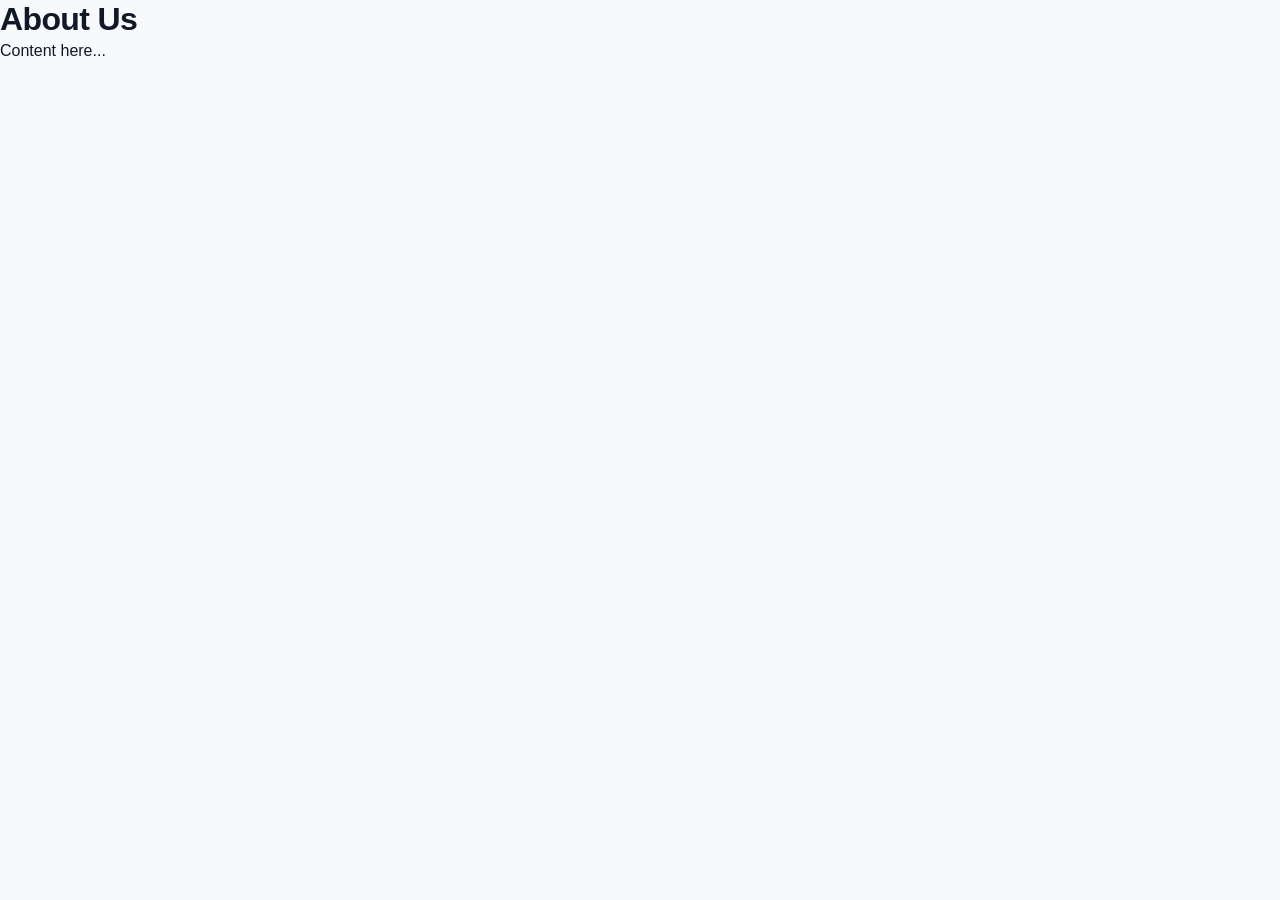
==== resume/index.html @ 4ad5532b "Create index.html" ====
<!DOCTYPE html>
<html>
<head>
    <title>About Us - Kumaon Drive</title>
    <link rel="stylesheet" href="../styles.css">
</head>
<body>
    <h1>About Us</h1>
    <p>Content here...</p>
</body>
</html>
---- styles.css ----
/* ============================================================
   SHANKAR MOHAR — styles.css
   Design system: deep navy hero / clean white body / blue accent
   Font: Inter (Google Fonts)
   ============================================================ */

/* ─── RESET & BASE ─────────────────────────────────────── */
*, *::before, *::after { box-sizing: border-box; margin: 0; padding: 0; }

:root {
  --bg:           #F7F9FC;
  --bg-dark:      #0B1220;
  --bg-card:      #FFFFFF;
  --text:         #111827;
  --text-mid:     #374151;
  --text-muted:   #5F6B7A;
  --blue:         #0A66C2;
  --blue-lt:      #2563EB;
  --blue-pale:    #EFF6FF;
  --navy:         #0B1220;
  --white:        #FFFFFF;
  --border:       #E5E7EB;
  --border-dark:  #1E2D45;

  /* accents — used very sparingly */
  --g-blue:  #4285F4;
  --g-red:   #EA4335;
  --g-yel:   #FBBC04;
  --g-grn:   #34A853;

  --radius-sm: 6px;
  --radius:    12px;
  --radius-lg: 20px;

  --font: 'Inter', -apple-system, BlinkMacSystemFont, 'Segoe UI', Roboto, sans-serif;

  --shadow-card: 0 1px 4px rgba(0,0,0,.06), 0 4px 16px rgba(0,0,0,.08);
  --shadow-modal: 0 8px 48px rgba(0,0,0,.22);

  --nav-h: 64px;

  scroll-behavior: smooth;
  box-sizing: border-box;
  padding-top: env(safe-area-inset-top, 0px);
  padding-bottom: env(safe-area-inset-bottom, 0px);
}

html { scroll-padding-top: calc(var(--nav-h) + 16px + env(safe-area-inset-top, 0px)); }

body {
  font-family: var(--font);
  background: var(--bg);
  color: var(--text);
  line-height: 1.6;
  -webkit-font-smoothing: antialiased;
  overflow-x: hidden;
}

img, svg { display: block; max-width: 100%; }
a { color: inherit; text-decoration: none; }
button { cursor: pointer; border: none; background: none; font-family: var(--font); }
ul { list-style: none; }

.sr-only {
  position: absolute; width: 1px; height: 1px;
  padding: 0; margin: -1px; overflow: hidden;
  clip: rect(0,0,0,0); white-space: nowrap; border: 0;
}

/* ─── TYPOGRAPHY ───────────────────────────────────────── */
h1, h2, h3, h4 { line-height: 1.2; letter-spacing: -0.02em; }

/* ─── SECTION WRAPPERS ─────────────────────────────────── */
.section-wrap { max-width: 1160px; margin: 0 auto; padding: 0 24px; }

.section-header { margin-bottom: 48px; }

.section-title {
  font-size: clamp(28px, 4vw, 44px);
  font-weight: 700;
  color: var(--text);
  margin-bottom: 12px;
}

.section-sub {
  font-size: 17px;
  color: var(--text-muted);
  max-width: 600px;
}

/* ─── BUTTONS ──────────────────────────────────────────── */
.btn-primary {
  display: inline-flex; align-items: center; gap: 8px;
  background: var(--blue);
  color: var(--white);
  font-size: 15px; font-weight: 600;
  padding: 13px 24px;
  border-radius: var(--radius-sm);
  transition: background .18s, transform .15s, box-shadow .18s;
  white-space: nowrap;
}
.btn-primary:hover { background: var(--blue-lt); box-shadow: 0 4px 16px rgba(10,102,194,.3); transform: translateY(-1px); }
.btn-primary:active { transform: translateY(0); }
.btn-primary:focus-visible { outline: 3px solid var(--blue); outline-offset: 3px; }

.btn-secondary {
  display: inline-flex; align-items: center; gap: 8px;
  background: var(--bg-card);
  color: var(--blue);
  font-size: 15px; font-weight: 600;
  padding: 13px 24px;
  border-radius: var(--radius-sm);
  border: 1.5px solid var(--blue);
  transition: background .18s, transform .15s;
}
.btn-secondary:hover { background: var(--blue-pale); transform: translateY(-1px); }
.btn-secondary:focus-visible { outline: 3px solid var(--blue); outline-offset: 3px; }

.btn-outline {
  display: inline-flex; align-items: center;
  background: transparent;
  color: rgba(255,255,255,.85);
  font-size: 15px; font-weight: 500;
  padding: 13px 24px;
  border-radius: var(--radius-sm);
  border: 1.5px solid rgba(255,255,255,.3);
  transition: border-color .18s, color .18s, background .18s;
  white-space: nowrap;
}
.btn-outline:hover { border-color: rgba(255,255,255,.7); color: #fff; background: rgba(255,255,255,.06); }
.btn-outline:focus-visible { outline: 3px solid var(--white); outline-offset: 3px; }

.btn-large { padding: 16px 32px; font-size: 16px; }

/* ─── NAV ──────────────────────────────────────────────── */
.nav {
  position: fixed; top: 0; left: 0; right: 0; z-index: 900;
  height: var(--nav-h);
  transition: background .25s, box-shadow .25s, backdrop-filter .25s;
}
.nav.scrolled {
  background: rgba(11,18,32,.92);
  backdrop-filter: blur(12px);
  -webkit-backdrop-filter: blur(12px);
  box-shadow: 0 1px 0 rgba(255,255,255,.06);
}

.nav-inner {
  max-width: 1200px; margin: 0 auto;
  display: flex; align-items: center;
  height: var(--nav-h); padding: 0 24px; gap: 32px;
}

.nav-logo {
  display: flex; align-items: center; gap: 10px;
  text-decoration: none; flex-shrink: 0;
}
.logo-mark {
  width: 34px; height: 34px;
  background: var(--blue);
  color: #fff; font-size: 13px; font-weight: 700;
  border-radius: 7px;
  display: flex; align-items: center; justify-content: center;
  letter-spacing: 0;
}
.logo-text {
  font-size: 15px; font-weight: 600;
  color: var(--white);
  letter-spacing: -0.01em;
}

.nav-links {
  display: flex; align-items: center; gap: 4px;
  margin-left: auto;
}
.nav-link {
  font-size: 14px; font-weight: 500;
  color: rgba(255,255,255,.7);
  padding: 8px 12px; border-radius: 6px;
  transition: color .15s, background .15s;
}
.nav-link:hover { color: #fff; background: rgba(255,255,255,.08); }
.nav-link:focus-visible { outline: 2px solid var(--blue); outline-offset: 2px; }

.nav-cta {
  font-size: 14px; font-weight: 600;
  color: var(--white);
  background: var(--blue);
  padding: 9px 18px; border-radius: 6px;
  border: none;
  transition: background .18s;
  flex-shrink: 0;
}
.nav-cta:hover { background: var(--blue-lt); }
.nav-cta:focus-visible { outline: 3px solid var(--white); outline-offset: 3px; }

.nav-hamburger {
  display: none;
  flex-direction: column; gap: 5px;
  width: 36px; height: 36px;
  align-items: center; justify-content: center;
  border-radius: 6px;
  transition: background .15s;
  margin-left: auto;
}
.nav-hamburger span {
  display: block; width: 22px; height: 2px;
  background: rgba(255,255,255,.8);
  border-radius: 2px;
  transition: transform .2s, opacity .2s;
}
.nav-hamburger:hover { background: rgba(255,255,255,.08); }
.nav-hamburger:focus-visible { outline: 2px solid var(--blue); }
.nav-hamburger.open span:nth-child(1) { transform: translateY(7px) rotate(45deg); }
.nav-hamburger.open span:nth-child(2) { opacity: 0; }
.nav-hamburger.open span:nth-child(3) { transform: translateY(-7px) rotate(-45deg); }

.nav-mobile {
  display: none;
  flex-direction: column; gap: 4px;
  background: rgba(11,18,32,.97);
  backdrop-filter: blur(16px);
  padding: 16px 24px 24px;
  border-top: 1px solid var(--border-dark);
}
.nav-mobile.open { display: flex; }
.nav-mobile-link {
  font-size: 16px; font-weight: 500;
  color: rgba(255,255,255,.75);
  padding: 12px 8px;
  border-bottom: 1px solid rgba(255,255,255,.06);
  transition: color .15s;
}
.nav-mobile-link:hover { color: #fff; }
.nav-mobile-cta { margin-top: 16px; }

/* ─── HERO ─────────────────────────────────────────────── */
.hero {
  position: relative;
  background: var(--bg-dark);
  min-height: 100svh;
  display: flex; align-items: center;
  overflow: hidden;
  padding: calc(var(--nav-h) + 60px) 24px 80px;
}

.hero-canvas {
  position: absolute; inset: 0;
  width: 100%; height: 100%;
  pointer-events: none;
  opacity: .65;
}

.hero-content {
  position: relative; z-index: 2;
  max-width: 780px;
  margin: 0 auto;
}

.hero-name {
  font-size: clamp(48px, 8vw, 88px);
  font-weight: 800;
  color: var(--white);
  line-height: 1.0;
  letter-spacing: -0.035em;
  margin-bottom: 16px;
}

.hero-tagline {
  font-size: clamp(20px, 3vw, 30px);
  font-weight: 400;
  color: rgba(255,255,255,.55);
  margin-bottom: 24px;
  letter-spacing: -0.01em;
}

.hero-desc {
  font-size: clamp(16px, 2vw, 19px);
  color: rgba(255,255,255,.65);
  line-height: 1.65;
  max-width: 580px;
  margin-bottom: 48px;
}

.hero-actions {
  display: flex; flex-wrap: wrap; gap: 12px; align-items: center;
}

.hero-btn {
  position: relative;
}

.btn-secondary.hero-btn {
  display: inline-flex; flex-direction: column;
  align-items: flex-start; gap: 2px;
  background: rgba(255,255,255,.06);
  border-color: rgba(255,255,255,.2);
  color: rgba(255,255,255,.9);
}
.btn-secondary.hero-btn:hover {
  background: rgba(255,255,255,.12);
  border-color: rgba(255,255,255,.4);
}

.btn-sub {
  font-size: 11px; font-weight: 400;
  color: rgba(255,255,255,.45);
  line-height: 1;
}

/* ─── METRICS STRIP ────────────────────────────────────── */
.metrics-strip {
  background: var(--white);
  border-bottom: 1px solid var(--border);
  padding: 0;
}

.metrics-inner {
  max-width: 1160px; margin: 0 auto;
  display: flex; flex-wrap: wrap; align-items: stretch;
  padding: 0 24px;
}

.metric-item {
  flex: 1; min-width: 140px;
  display: flex; flex-direction: column;
  align-items: center; justify-content: center;
  padding: 36px 20px;
  text-align: center;
}

.metric-num {
  font-size: clamp(28px, 4vw, 42px);
  font-weight: 800;
  color: var(--blue);
  letter-spacing: -0.03em;
  line-height: 1;
  display: block;
  margin-bottom: 8px;
}

.metric-label {
  font-size: 12px;
  font-weight: 500;
  color: var(--text-muted);
  text-transform: uppercase;
  letter-spacing: 0.04em;
  max-width: 100px;
  line-height: 1.4;
}

.metric-divider {
  width: 1px;
  background: var(--border);
  margin: 24px 0;
  flex-shrink: 0;
  align-self: stretch;
}

/* ─── STACK SECTION ────────────────────────────────────── */
.stack-section {
  padding: 96px 0;
  background: var(--bg);
}

.stack-grid {
  display: grid;
  grid-template-columns: repeat(auto-fill, minmax(220px, 1fr));
  gap: 16px;
  margin-bottom: 40px;
}

.stack-category {
  background: var(--white);
  border: 1px solid var(--border);
  border-radius: var(--radius);
  padding: 20px;
  transition: box-shadow .2s, border-color .2s, transform .2s;
}
.stack-category:hover {
  box-shadow: var(--shadow-card);
  border-color: #C7D8EF;
  transform: translateY(-2px);
}

.stack-primary { border-left: 3px solid var(--blue); }
.stack-analytics { border-left: 3px solid var(--g-grn); }
.stack-ai { border-left: 3px solid var(--g-yel); }

.stack-cat-label {
  font-size: 11px; font-weight: 700;
  text-transform: uppercase; letter-spacing: 0.06em;
  color: var(--text-muted);
  margin-bottom: 12px;
}

.stack-items { display: flex; flex-wrap: wrap; gap: 6px; }

.stack-tag {
  font-size: 13px; font-weight: 500;
  color: var(--text-mid);
  background: var(--bg);
  border: 1px solid var(--border);
  padding: 5px 10px; border-radius: 20px;
  transition: background .15s, color .15s, border-color .15s;
}
.stack-tag.active {
  color: var(--blue);
  background: var(--blue-pale);
  border-color: #BFDBFE;
}

.stack-note {
  font-size: 15px;
  color: var(--text-muted);
  max-width: 580px;
  font-style: italic;
}

/* ─── THINKING SECTION ─────────────────────────────────── */
.thinking-section {
  padding: 96px 0;
  background: var(--white);
}

.thinking-layout {
  display: grid;
  grid-template-columns: 1fr 1fr;
  gap: 80px;
  align-items: center;
  max-width: 1160px; margin: 0 auto; padding: 0 24px;
}

.thinking-title {
  font-size: clamp(26px, 3.5vw, 40px);
  font-weight: 700;
  color: var(--text);
  line-height: 1.25;
  margin-bottom: 24px;
  letter-spacing: -0.025em;
}

.thinking-body {
  font-size: 16px;
  color: var(--text-muted);
  line-height: 1.7;
  margin-bottom: 16px;
  max-width: 520px;
}

/* FUNNEL */
.funnel {
  display: flex; flex-direction: column;
  align-items: flex-start;
  gap: 0;
}

.funnel-step {
  display: flex; flex-direction: column;
  align-items: flex-start;
}

.funnel-line {
  width: 2px; height: 28px;
  background: linear-gradient(to bottom, var(--blue), rgba(37,99,235,.3));
  margin-left: 14px;
}

.funnel-node {
  font-size: 14px; font-weight: 600;
  color: var(--text);
  background: var(--bg);
  border: 1.5px solid var(--border);
  padding: 8px 18px;
  border-radius: 40px;
  position: relative;
  transition: border-color .2s, background .2s, color .2s;
}

.funnel-step.funnel-active .funnel-node,
.funnel-step:hover .funnel-node {
  border-color: var(--blue);
  color: var(--blue);
  background: var(--blue-pale);
}

.funnel-node-growth {
  background: var(--blue);
  border-color: var(--blue);
  color: var(--white);
  font-size: 15px;
}

/* ─── RESULTS ──────────────────────────────────────────── */
.results-section {
  padding: 96px 0;
  background: var(--bg);
}

.results-grid {
  display: grid;
  grid-template-columns: repeat(auto-fill, minmax(240px, 1fr));
  gap: 16px;
  margin-bottom: 32px;
}

.result-card {
  background: var(--white);
  border: 1px solid var(--border);
  border-radius: var(--radius);
  padding: 28px 24px 20px;
  transition: box-shadow .2s, transform .2s, border-color .2s;
}
.result-card:hover {
  box-shadow: var(--shadow-card);
  transform: translateY(-3px);
  border-color: #C7D8EF;
}

.result-hero-card {
  grid-column: span 2;
  background: var(--navy);
  border-color: var(--border-dark);
}
.result-hero-card .result-value { color: #60A5FA; font-size: 52px; }
.result-hero-card .result-label { color: rgba(255,255,255,.55); }
.result-hero-card .result-bar { background: rgba(255,255,255,.08); }
.result-hero-card .result-bar-fill { background: #2563EB; }

.result-value {
  font-size: clamp(32px, 4vw, 42px);
  font-weight: 800;
  color: var(--blue);
  letter-spacing: -0.03em;
  line-height: 1;
  margin-bottom: 8px;
}

.result-label {
  font-size: 13px;
  color: var(--text-muted);
  line-height: 1.5;
  margin-bottom: 16px;
  min-height: 40px;
}

.result-bar {
  height: 3px;
  background: var(--bg);
  border-radius: 2px;
  overflow: hidden;
}

.result-bar-fill {
  height: 100%; width: 0;
  background: var(--blue);
  border-radius: 2px;
  transition: width 1.2s cubic-bezier(.16,1,.3,1);
}

.results-note {
  font-size: 14px;
  color: var(--text-muted);
  text-align: center;
}
.results-note strong { color: var(--text); font-weight: 600; }

/* ─── TIMELINE ─────────────────────────────────────────── */
.timeline-section {
  padding: 96px 0;
  background: var(--white);
}

.timeline {
  position: relative;
  max-width: 720px;
}

.timeline::before {
  content: '';
  position: absolute;
  left: 100px;
  top: 0; bottom: 0;
  width: 1px;
  background: var(--border);
}

.timeline-item {
  display: flex;
  gap: 32px;
  padding: 0 0 40px;
  opacity: 0;
  transform: translateY(20px);
  transition: opacity .5s, transform .5s;
}
.timeline-item.visible { opacity: 1; transform: none; }

.timeline-year {
  flex-shrink: 0;
  width: 80px;
  font-size: 12px;
  font-weight: 600;
  color: var(--text-muted);
  text-align: right;
  padding-top: 4px;
  letter-spacing: 0.02em;
}

.timeline-content {
  padding-left: 32px;
  position: relative;
}
.timeline-content::before {
  content: '';
  position: absolute;
  left: -4px; top: 7px;
  width: 9px; height: 9px;
  border-radius: 50%;
  background: var(--blue);
  box-shadow: 0 0 0 3px var(--white), 0 0 0 4px var(--blue);
}

.timeline-phase {
  font-size: 16px; font-weight: 700;
  color: var(--text);
  margin-bottom: 6px;
}

.timeline-detail {
  font-size: 14px;
  color: var(--text-muted);
  line-height: 1.6;
}

/* ─── ABOUT ────────────────────────────────────────────── */
.about-section {
  padding: 96px 0;
  background: var(--bg);
}

.about-layout {
  display: grid;
  grid-template-columns: 200px 1fr;
  gap: 64px;
  align-items: start;
  max-width: 1160px; margin: 0 auto; padding: 0 24px;
}

.about-avatar {
  width: 160px; height: 160px;
  border-radius: 50%;
  background: linear-gradient(135deg, var(--blue) 0%, #0B3D7B 100%);
  display: flex; align-items: center; justify-content: center;
  flex-shrink: 0;
}
.avatar-initials {
  font-size: 48px; font-weight: 800;
  color: rgba(255,255,255,.9);
  letter-spacing: -0.02em;
}

.about-title {
  font-size: clamp(26px, 3.5vw, 40px);
  font-weight: 700;
  color: var(--text);
  margin-bottom: 24px;
  letter-spacing: -0.025em;
}

.about-body {
  font-size: 16px;
  color: var(--text-muted);
  line-height: 1.75;
  margin-bottom: 16px;
  max-width: 620px;
}

.about-tags {
  display: flex; flex-wrap: wrap; gap: 8px;
  margin-top: 28px;
}

.about-tag {
  font-size: 13px; font-weight: 500;
  color: var(--blue);
  background: var(--blue-pale);
  border: 1px solid #BFDBFE;
  padding: 6px 12px; border-radius: 20px;
}

/* ─── WHY ──────────────────────────────────────────────── */
.why-section {
  padding: 96px 0;
  background: var(--white);
}

.why-grid {
  display: grid;
  grid-template-columns: repeat(auto-fill, minmax(280px, 1fr));
  gap: 20px;
}

.why-card {
  padding: 28px 24px;
  border: 1px solid var(--border);
  border-radius: var(--radius);
  background: var(--white);
  transition: box-shadow .2s, transform .2s, border-color .2s;
  opacity: 0;
  transform: translateY(16px);
}
.why-card.visible { opacity: 1; transform: none; }
.why-card:hover { box-shadow: var(--shadow-card); transform: translateY(-3px); border-color: #C7D8EF; }

.why-icon {
  width: 44px; height: 44px;
  background: var(--blue-pale);
  border-radius: 10px;
  display: flex; align-items: center; justify-content: center;
  margin-bottom: 16px;
  color: var(--blue);
}

.why-title {
  font-size: 16px; font-weight: 700;
  color: var(--text);
  margin-bottom: 8px;
}

.why-body {
  font-size: 14px;
  color: var(--text-muted);
  line-height: 1.65;
}

/* ─── CERTIFICATIONS ───────────────────────────────────── */
.certs-section {
  padding: 80px 0;
  background: var(--bg);
}

.certs-list {
  display: flex; flex-direction: column; gap: 20px;
  margin-top: 40px;
  max-width: 720px;
}

.cert-group { display: flex; gap: 24px; align-items: flex-start; }

.cert-year {
  flex-shrink: 0;
  width: 80px;
  font-size: 12px; font-weight: 700;
  color: var(--blue);
  text-align: right;
  padding-top: 3px;
  letter-spacing: 0.02em;
}

.cert-items { display: flex; flex-wrap: wrap; gap: 8px; }

.cert-item {
  font-size: 13px; font-weight: 500;
  color: var(--text-mid);
  background: var(--white);
  border: 1px solid var(--border);
  padding: 5px 12px; border-radius: 20px;
}

/* ─── CONTACT ──────────────────────────────────────────── */
.contact-section {
  padding: 100px 0;
  background: var(--navy);
}

.contact-inner {
  max-width: 640px;
  margin: 0 auto;
  padding: 0 24px;
  text-align: center;
}

.contact-title {
  font-size: clamp(28px, 4vw, 48px);
  font-weight: 700;
  color: var(--white);
  margin-bottom: 16px;
  letter-spacing: -0.03em;
}

.contact-sub {
  font-size: 17px;
  color: rgba(255,255,255,.55);
  line-height: 1.6;
  margin-bottom: 40px;
  max-width: 480px;
  margin-left: auto; margin-right: auto;
}

.contact-actions {
  display: flex; flex-wrap: wrap; gap: 12px;
  justify-content: center;
  margin-bottom: 28px;
}

.contact-email {
  font-size: 14px;
  color: rgba(255,255,255,.4);
}
.contact-email-link {
  color: rgba(255,255,255,.6);
  text-decoration: underline;
  text-underline-offset: 3px;
  transition: color .15s;
}
.contact-email-link:hover { color: #fff; }

/* ─── FOOTER ───────────────────────────────────────────── */
.footer {
  background: var(--navy);
  border-top: 1px solid var(--border-dark);
  padding: 24px 0 0;
}

.footer-inner {
  max-width: 1160px; margin: 0 auto;
  padding: 16px 24px 24px;
  display: flex; align-items: center;
  justify-content: space-between;
  flex-wrap: wrap; gap: 16px;
}

.footer-left {
  display: flex; flex-direction: column; gap: 4px;
}
.footer-logo {
  font-size: 15px; font-weight: 700;
  color: var(--white);
}
.footer-tag {
  font-size: 12px;
  color: rgba(255,255,255,.35);
}

.footer-right { display: flex; gap: 20px; }

.footer-link {
  font-size: 13px;
  color: rgba(255,255,255,.45);
  transition: color .15s;
}
.footer-link:hover { color: rgba(255,255,255,.85); }
.footer-link:focus-visible { outline: 2px solid var(--blue); border-radius: 2px; }

.footer-bottom {
  border-top: 1px solid var(--border-dark);
  padding: 16px 24px;
  text-align: center;
}
.footer-bottom p {
  font-size: 12px;
  color: rgba(255,255,255,.25);
}

/* ─── MODAL ────────────────────────────────────────────── */
.modal-overlay {
  position: fixed; inset: 0; z-index: 1000;
  background: rgba(0,0,0,.55);
  backdrop-filter: blur(6px);
  -webkit-backdrop-filter: blur(6px);
  display: flex; align-items: center; justify-content: center;
  padding: 24px;
  opacity: 0; pointer-events: none;
  transition: opacity .25s;
}
.modal-overlay.open {
  opacity: 1; pointer-events: all;
}

.modal {
  background: var(--white);
  border-radius: var(--radius-lg);
  box-shadow: var(--shadow-modal);
  width: 100%; max-width: 680px;
  max-height: 90svh;
  overflow-y: auto;
  transform: translateY(20px);
  transition: transform .3s cubic-bezier(.16,1,.3,1);
  position: relative;
  -webkit-overflow-scrolling: touch;
}
.modal-overlay.open .modal { transform: none; }

.modal-header {
  padding: 32px 32px 0;
  position: sticky; top: 0;
  background: var(--white);
  z-index: 1;
  border-bottom: 1px solid var(--border);
  padding-bottom: 20px;
}

.modal-title {
  font-size: 22px; font-weight: 700;
  color: var(--text);
  margin-bottom: 4px;
}
.modal-subtitle {
  font-size: 14px; color: var(--text-muted);
}

.modal-close {
  position: absolute; top: 20px; right: 24px;
  width: 36px; height: 36px;
  border-radius: 50%;
  font-size: 22px; line-height: 1;
  color: var(--text-muted);
  background: var(--bg);
  display: flex; align-items: center; justify-content: center;
  transition: background .15s, color .15s;
}
.modal-close:hover { background: var(--border); color: var(--text); }
.modal-close:focus-visible { outline: 3px solid var(--blue); }

.modal-body { padding: 28px 32px 32px; }

/* ─── FORM ─────────────────────────────────────────────── */
.form-honeypot { display: none !important; }

.enquiry-form { display: flex; flex-direction: column; gap: 20px; }

.form-row {
  display: grid;
  grid-template-columns: 1fr 1fr;
  gap: 16px;
}

.form-group { display: flex; flex-direction: column; gap: 6px; }

.form-label {
  font-size: 13px; font-weight: 600;
  color: var(--text);
}
.required { color: var(--blue); }

.form-input {
  width: 100%;
  font-family: var(--font);
  font-size: 15px;
  color: var(--text);
  background: var(--bg);
  border: 1.5px solid var(--border);
  border-radius: var(--radius-sm);
  padding: 12px 14px;
  min-height: 48px;
  transition: border-color .15s, box-shadow .15s;
  appearance: none;
}
.form-input:focus {
  outline: none;
  border-color: var(--blue);
  box-shadow: 0 0 0 3px rgba(10,102,194,.12);
  background: var(--white);
}
.form-input.error { border-color: #dc2626; }
.form-input.error:focus { box-shadow: 0 0 0 3px rgba(220,38,38,.12); }

.form-textarea {
  resize: vertical;
  min-height: 88px;
  line-height: 1.6;
}

.form-select { background-image: url("data:image/svg+xml,%3Csvg xmlns='http://www.w3.org/2000/svg' width='16' height='16' viewBox='0 0 24 24' fill='none' stroke='%235F6B7A' stroke-width='2'%3E%3Cpolyline points='6 9 12 15 18 9'/%3E%3C/svg%3E"); background-repeat: no-repeat; background-position: right 12px center; padding-right: 36px; cursor: pointer; }

.form-error {
  font-size: 12px; color: #dc2626;
  min-height: 16px;
}

/* CHANNEL GRID */
.channel-grid {
  display: grid;
  grid-template-columns: repeat(auto-fill, minmax(150px, 1fr));
  gap: 8px;
  margin-top: 4px;
}

.channel-opt {
  display: flex; align-items: center; gap: 8px;
  font-size: 13px; font-weight: 500;
  color: var(--text-mid);
  background: var(--bg);
  border: 1.5px solid var(--border);
  border-radius: var(--radius-sm);
  padding: 10px 12px;
  cursor: pointer;
  transition: border-color .15s, background .15s, color .15s;
  -webkit-tap-highlight-color: transparent;
  min-height: 44px;
}
.channel-opt:hover { border-color: var(--blue); background: var(--blue-pale); }
.channel-opt input[type="checkbox"] { width: 16px; height: 16px; accent-color: var(--blue); cursor: pointer; flex-shrink: 0; }
.channel-opt:has(input:checked) {
  border-color: var(--blue);
  background: var(--blue-pale);
  color: var(--blue);
}

/* SUBMIT BUTTON */
.btn-submit {
  width: 100%; justify-content: center;
  padding: 15px 24px; font-size: 16px;
  margin-top: 4px;
  min-height: 52px;
}
.btn-submit:disabled { opacity: .65; cursor: not-allowed; transform: none; }

.form-privacy {
  font-size: 12px; color: var(--text-muted);
  text-align: center;
  margin-top: -4px;
}

/* SUCCESS / ERROR STATES */
.form-success, .form-error-state {
  text-align: center; padding: 24px 0;
}
.success-icon, .error-icon { display: flex; justify-content: center; margin-bottom: 16px; }
.success-title, .error-title {
  font-size: 24px; font-weight: 700;
  color: var(--text);
  margin-bottom: 10px;
}
.success-msg, .error-msg {
  font-size: 15px; color: var(--text-muted);
  line-height: 1.6;
  margin-bottom: 24px;
}
.error-actions { display: flex; gap: 12px; justify-content: center; flex-wrap: wrap; }

/* In the error/contact section, .btn-outline needs to work on dark BG elsewhere,
   but in the modal (white BG) it needs dark text */
.modal .btn-outline {
  color: var(--text-mid);
  border-color: var(--border);
}
.modal .btn-outline:hover {
  color: var(--text);
  background: var(--bg);
}

/* ─── REDUCED MOTION ───────────────────────────────────── */
@media (prefers-reduced-motion: reduce) {
  *, *::before, *::after {
    animation-duration: .01ms !important;
    transition-duration: .1ms !important;
  }
  .hero-canvas { display: none; }
  .timeline-item, .why-card { opacity: 1 !important; transform: none !important; }
  .result-bar-fill { transition: none !important; }
}

/* ─── RESPONSIVE ────────────────────────────────────────── */
@media (max-width: 900px) {
  .thinking-layout { grid-template-columns: 1fr; gap: 48px; }
  .result-hero-card { grid-column: span 1; }
  .about-layout { grid-template-columns: 1fr; gap: 32px; }
  .about-left { display: flex; justify-content: center; }
}

@media (max-width: 768px) {
  .nav-links, .nav-cta { display: none; }
  .nav-hamburger { display: flex; }

  .hero-actions { flex-direction: column; align-items: flex-start; }
  .hero-btn { width: 100%; justify-content: center; }

  .metrics-inner { gap: 0; }
  .metric-item { min-width: 50%; flex: 0 0 50%; }
  .metric-divider { display: none; }

  .form-row { grid-template-columns: 1fr; }
  .modal { border-radius: var(--radius) var(--radius) 0 0; max-height: 95svh; }
  .modal-overlay { align-items: flex-end; padding: 0; }
  .modal-header { padding: 24px 20px 16px; }
  .modal-body { padding: 20px 20px 40px; }
  .modal-close { top: 16px; right: 16px; }
  .channel-grid { grid-template-columns: 1fr 1fr; }

  .timeline::before { left: 72px; }
  .timeline-year { width: 56px; font-size: 11px; }
  .timeline-content { padding-left: 24px; }
}

@media (max-width: 480px) {
  .section-wrap { padding: 0 16px; }
  .stack-grid { grid-template-columns: 1fr; }
  .results-grid { grid-template-columns: 1fr; }
  .why-grid { grid-template-columns: 1fr; }
  .channel-grid { grid-template-columns: 1fr; }
  .cert-group { flex-direction: column; gap: 8px; }
  .cert-year { width: auto; text-align: left; }
  .hero { padding: calc(var(--nav-h) + 40px) 20px 60px; }
}

@media (max-width: 375px) {
  .metric-item { min-width: 100%; }
}
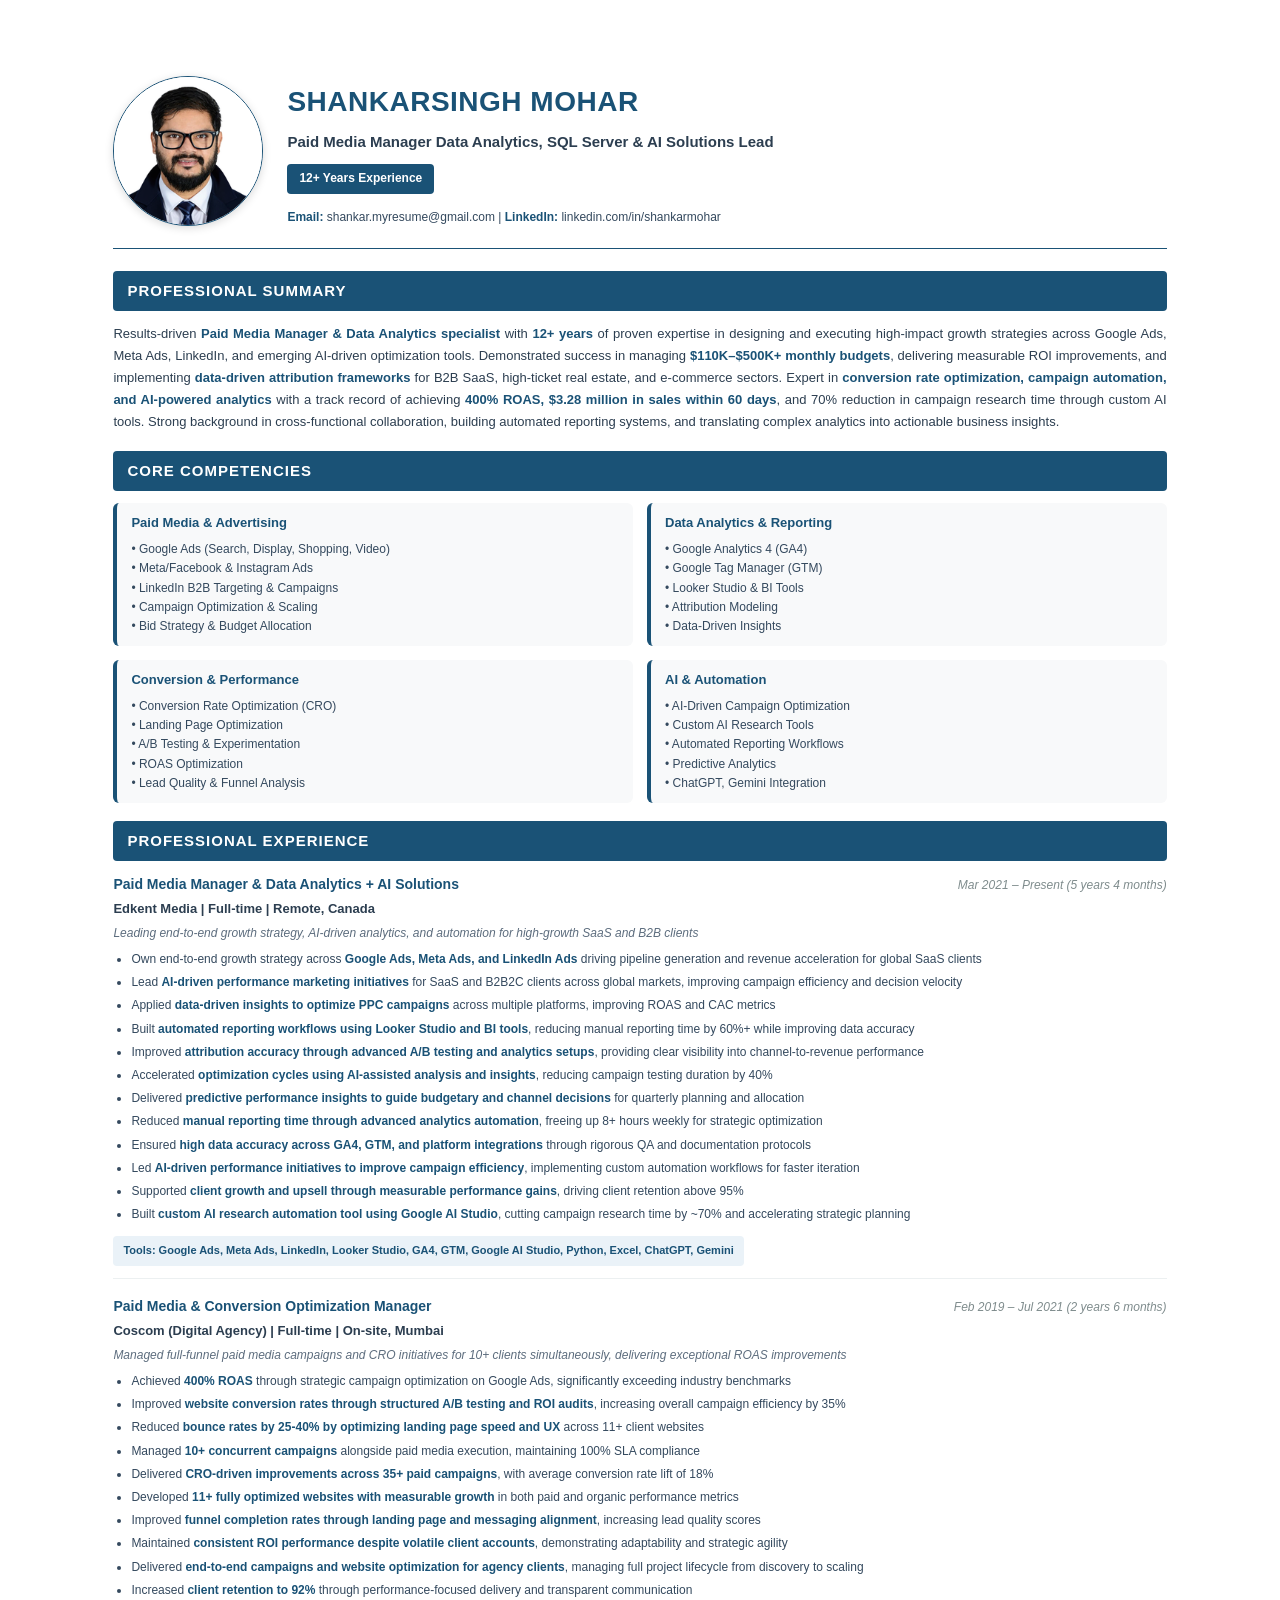
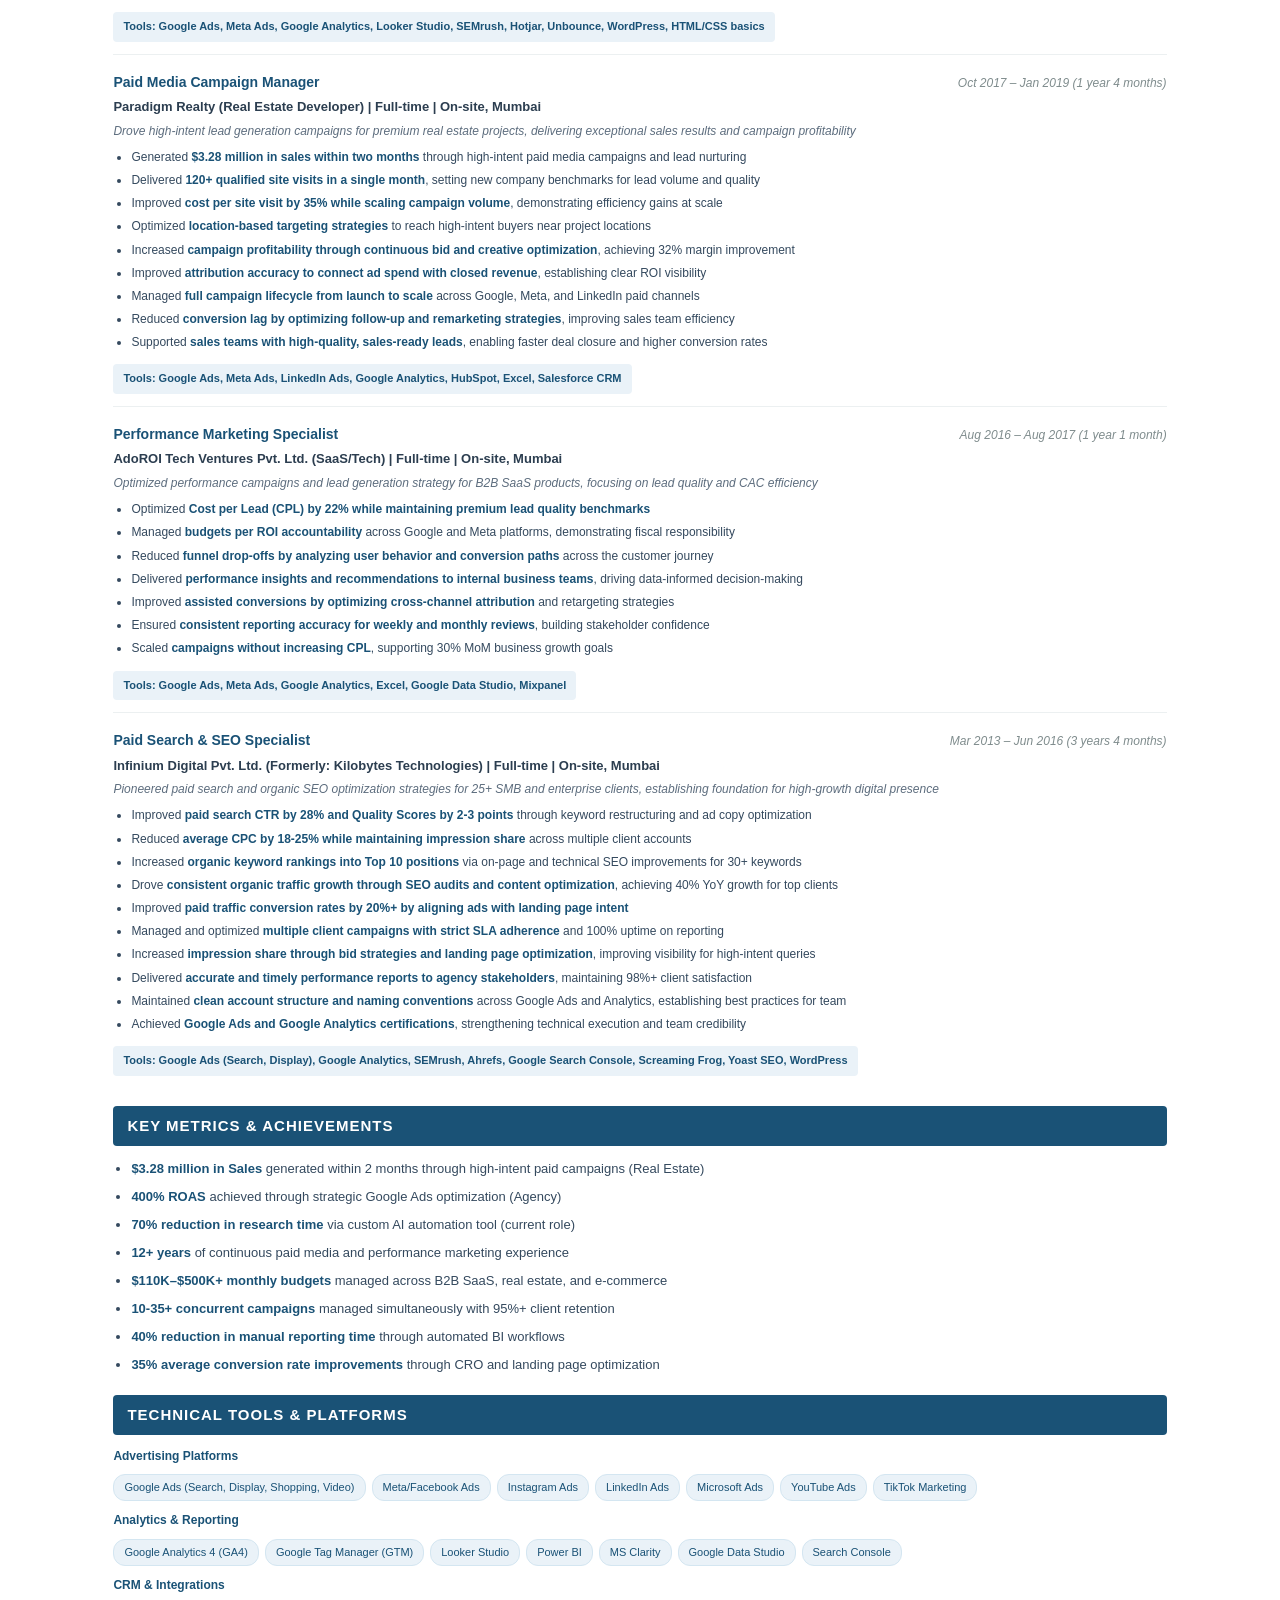
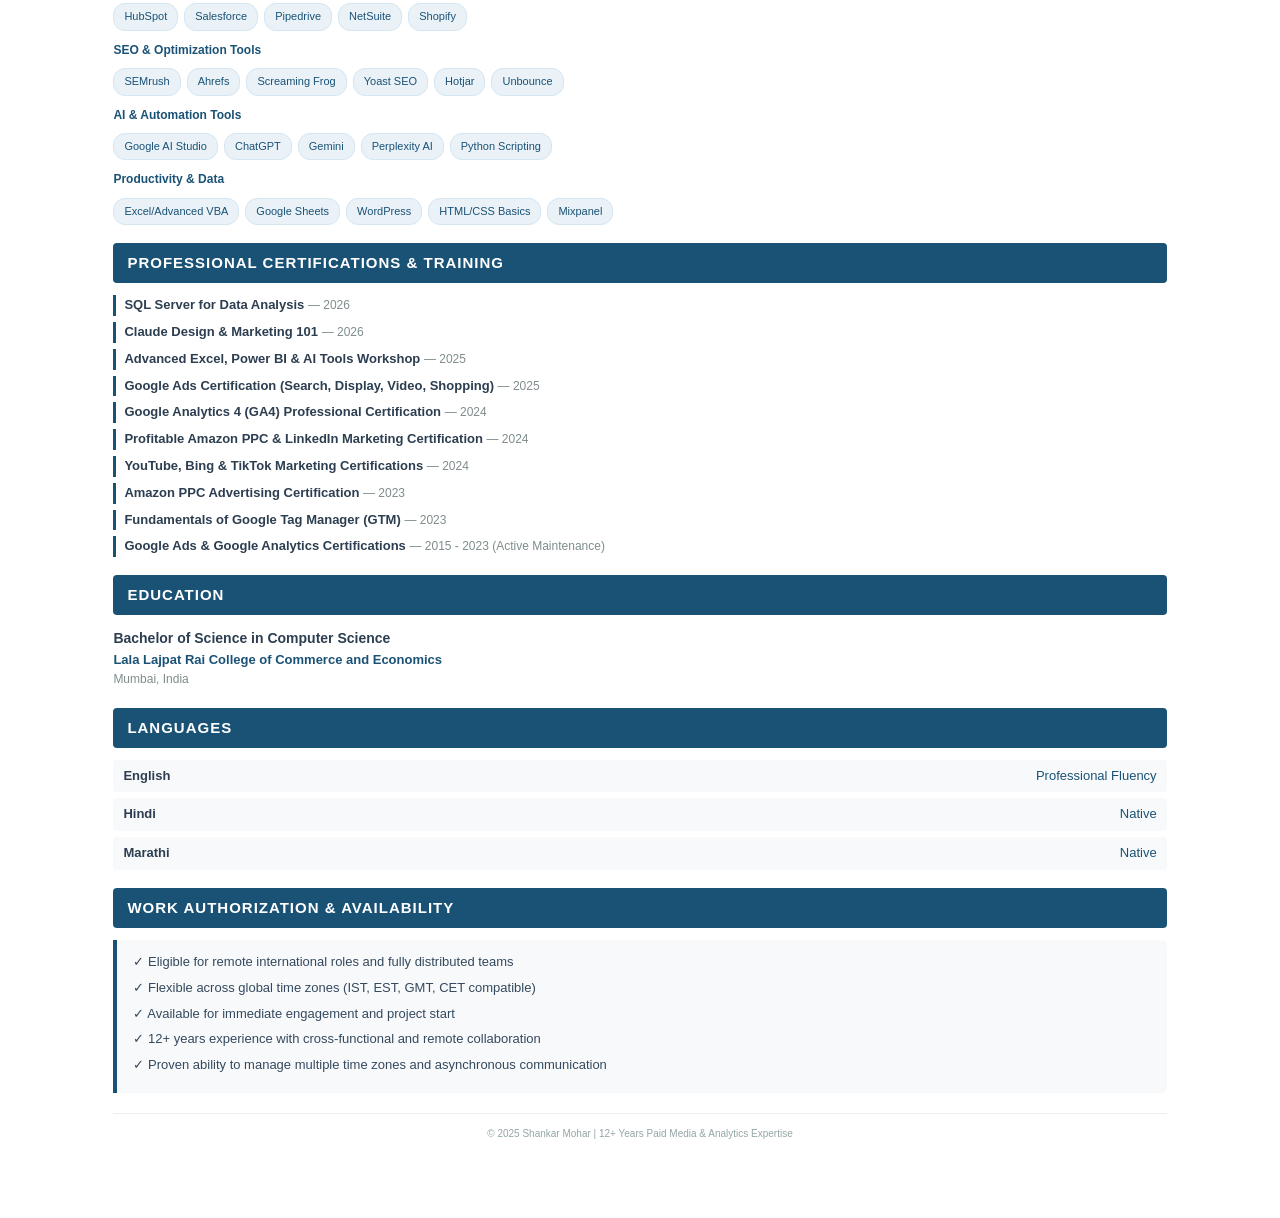
==== commit a1620ad4: "Update index.html" ====
--- a/resume/index.html
+++ b/resume/index.html
@@ -1,11 +1,818 @@
 <!DOCTYPE html>
-<html>
+<html lang="en">
 <head>
-    <title>About Us - Kumaon Drive</title>
-    <link rel="stylesheet" href="../styles.css">
+    <meta charset="UTF-8">
+    <meta name="viewport" content="width=device-width, initial-scale=1.0">
+    <meta name="description" content="CV of Shankar Mohar - Paid Media Manager  Data Analytics, SQL Server & AI Solutions Lead">
+    <title>Shankar Mohar - Paid Media Manager  Data Analytics, SQL Server & AI Solutions Lead</title>
+    <style>
+        /* ===== RESET & BASE ===== */
+        *, *::before, *::after {
+            margin: 0;
+            padding: 0;
+            box-sizing: border-box;
+        }
+
+        @page {
+            size: A4;
+            margin: 15mm 18mm;
+        }
+
+        html, body {
+            width: 100%;
+            min-height: 100%;
+            font-family: 'Segoe UI', 'Calibri', 'Arial', sans-serif;
+            color: #2c3e50;
+            line-height: 1.6;
+            background-color: #f5f7fa;
+        }
+
+        /* ===== CONTAINER ===== */
+        .container {
+            max-width: 100%;
+            margin: 0 auto;
+            background-color: #ffffff;
+            padding: 20mm 30mm;
+            box-shadow: 0 4px 20px rgba(0,0,0,0.08);
+        }
+
+        /* ===== HEADER ===== */
+        .header {
+            display: flex;
+            gap: 24px;
+            margin-bottom: 22px;
+            padding-bottom: 18px;
+            border-bottom: 1px solid #1a5276;
+            align-items: flex-start;
+        }
+
+        .profile-image {
+            width: 150px;
+            height: 150px;
+            border-radius: 75px;
+            object-fit: cover;
+            flex-shrink: 0;
+            border: 1px solid #1a5276;
+            box-shadow: 0 2px 8px rgba(0,0,0,0.15);
+        }
+
+        .header-info {
+            flex: 1;
+            padding-top: 4px;
+        }
+
+        .header-info h1 {
+            font-size: 28px;
+            font-weight: 700;
+            color: #1a5276;
+            margin-bottom: 6px;
+            letter-spacing: 0.5px;
+        }
+
+        .header-info .title {
+            font-size: 15px;
+            color: #2c3e50;
+            font-weight: 600;
+            margin-bottom: 10px;
+        }
+
+        .experience-badge {
+            display: inline-block;
+            background-color: #1a5276;
+            color: white;
+            padding: 5px 12px;
+            border-radius: 4px;
+            font-size: 12px;
+            font-weight: 600;
+            margin-bottom: 10px;
+        }
+
+        .contact-details {
+            font-size: 12px;
+            line-height: 1.7;
+            color: #34495e;
+        }
+
+        .contact-details p {
+            margin: 3px 0;
+        }
+
+        .contact-details strong {
+            color: #1a5276;
+        }
+
+        /* ===== SECTIONS ===== */
+        section {
+            margin-bottom: 18px;
+            page-break-inside: avoid;
+        }
+
+        section h2 {
+            font-size: 15px;
+            font-weight: 700;
+            color: #ffffff;
+            background-color: #1a5276;
+            padding: 8px 14px;
+            margin-bottom: 12px;
+            margin-top: 0;
+            text-transform: uppercase;
+            letter-spacing: 1px;
+            border-radius: 4px;
+        }
+
+        /* ===== SUMMARY ===== */
+        .summary-text {
+            font-size: 13px;
+            line-height: 1.7;
+            color: #2c3e50;
+            text-align: justify;
+        }
+
+        .highlight {
+            color: #1a5276;
+            font-weight: 600;
+        }
+
+        /* ===== SKILLS ===== */
+        .skills-container {
+            display: grid;
+            grid-template-columns: 1fr 1fr;
+            gap: 14px;
+        }
+
+        .skill-category {
+            page-break-inside: avoid;
+            background-color: #f8f9fa;
+            padding: 10px 14px;
+            border-radius: 6px;
+            border-left: 4px solid #1a5276;
+        }
+
+        .skill-category-title {
+            font-weight: 700;
+            font-size: 13px;
+            color: #1a5276;
+            margin-bottom: 6px;
+        }
+
+        .skill-category-content {
+            font-size: 12px;
+            line-height: 1.6;
+            color: #34495e;
+        }
+
+        /* ===== EXPERIENCE ===== */
+        .item {
+            margin-bottom: 16px;
+            page-break-inside: avoid;
+            padding-bottom: 12px;
+            border-bottom: 1px solid #ecf0f1;
+        }
+
+        .item:last-child {
+            border-bottom: none;
+        }
+
+        .item-header {
+            display: flex;
+            justify-content: space-between;
+            align-items: baseline;
+            margin-bottom: 4px;
+            flex-wrap: wrap;
+            gap: 8px;
+        }
+
+        .item-title {
+            font-weight: 700;
+            font-size: 14px;
+            color: #1a5276;
+        }
+
+        .item-dates {
+            font-size: 12px;
+            color: #7f8c8d;
+            font-style: italic;
+            font-weight: 500;
+        }
+
+        .item-company {
+            font-size: 13px;
+            color: #2c3e50;
+            font-weight: 600;
+            margin-bottom: 4px;
+        }
+
+        .item-description {
+            font-size: 12px;
+            line-height: 1.5;
+            margin-bottom: 8px;
+            font-style: italic;
+            color: #5d6d7e;
+        }
+
+        .item ul {
+            margin-left: 18px;
+            font-size: 12px;
+            line-height: 1.6;
+            color: #34495e;
+        }
+
+        .item li {
+            margin-bottom: 4px;
+        }
+
+        .achievement-metric {
+            color: #1a5276;
+            font-weight: 600;
+        }
+
+        .role-meta {
+            font-size: 11px;
+            color: #1a5276;
+            font-weight: 600;
+            margin-top: 8px;
+            padding: 6px 10px;
+            background-color: #eaf2f8;
+            border-radius: 4px;
+            display: inline-block;
+        }
+
+        /* ===== METRICS ===== */
+        .metrics-list {
+            margin-left: 18px;
+            font-size: 13px;
+            line-height: 1.7;
+            color: #34495e;
+        }
+
+        .metrics-list li {
+            margin-bottom: 6px;
+        }
+
+        /* ===== TOOLS ===== */
+        .tools-section {
+            margin-bottom: 10px;
+        }
+
+        .tools-section-title {
+            font-size: 12px;
+            font-weight: 700;
+            color: #1a5276;
+            margin-bottom: 8px;
+            margin-top: 10px;
+        }
+
+        .tools-grid {
+            display: flex;
+            flex-wrap: wrap;
+            gap: 6px;
+            margin-bottom: 8px;
+        }
+
+        .tool-tag {
+            display: inline-block;
+            background-color: #eaf2f8;
+            color: #1a5276;
+            padding: 4px 10px;
+            border-radius: 12px;
+            font-size: 11px;
+            font-weight: 500;
+            border: 1px solid #d4e6f1;
+        }
+
+        /* ===== CERTIFICATIONS ===== */
+        .cert-item {
+            font-size: 13px;
+            line-height: 1.6;
+            margin-bottom: 6px;
+            padding-left: 8px;
+            border-left: 3px solid #1a5276;
+        }
+
+        .cert-title {
+            font-weight: 600;
+            color: #2c3e50;
+        }
+
+        .cert-year {
+            color: #7f8c8d;
+            font-size: 12px;
+            font-weight: 500;
+        }
+
+        /* ===== EDUCATION ===== */
+        .edu-item {
+            margin-bottom: 8px;
+        }
+
+        .edu-title {
+            font-weight: 700;
+            font-size: 14px;
+            color: #2c3e50;
+        }
+
+        .edu-school {
+            font-size: 13px;
+            color: #1a5276;
+            font-weight: 600;
+        }
+
+        .edu-location {
+            font-size: 12px;
+            color: #7f8c8d;
+        }
+
+        /* ===== LANGUAGES ===== */
+        .language-item {
+            font-size: 13px;
+            margin-bottom: 6px;
+            display: flex;
+            justify-content: space-between;
+            padding: 6px 10px;
+            background-color: #f8f9fa;
+            border-radius: 4px;
+        }
+
+        .language-name {
+            font-weight: 600;
+            color: #2c3e50;
+        }
+
+        .language-level {
+            color: #1a5276;
+            font-weight: 500;
+        }
+
+        /* ===== AVAILABILITY ===== */
+        .availability {
+            font-size: 13px;
+            background-color: #f8f9fa;
+            padding: 12px 16px;
+            border-left: 4px solid #1a5276;
+            border-radius: 0 6px 6px 0;
+        }
+
+        .availability-item {
+            margin-bottom: 5px;
+            color: #34495e;
+        }
+
+        /* ===== FOOTER ===== */
+        .footer {
+            font-size: 10px;
+            color: #95a5a6;
+            text-align: center;
+            margin-top: 20px;
+            padding-top: 12px;
+            border-top: 1px solid #ecf0f1;
+        }
+
+        /* ===== PRINT STYLES ===== */
+        @media print {
+            body {
+                background-color: white;
+                margin: 0;
+                padding: 0;
+            }
+            .container {
+                max-width: 100%;
+                box-shadow: none;
+                margin: 0;
+                padding: 15mm 18mm;
+            }
+            section {
+                page-break-inside: avoid;
+            }
+            .item {
+                page-break-inside: avoid;
+            }
+            .skill-category {
+                page-break-inside: avoid;
+            }
+        }
+
+        /* ===== RESPONSIVE ===== */
+        @media screen and (max-width: 768px) {
+            .container {
+                padding: 12mm 14mm;
+            }
+            .header {
+                flex-direction: column;
+                align-items: center;
+                text-align: center;
+            }
+            .header-info h1 {
+                font-size: 22px;
+            }
+            .skills-container {
+                grid-template-columns: 1fr;
+            }
+            .item-header {
+                flex-direction: column;
+                gap: 4px;
+            }
+        }
+    </style>
 </head>
 <body>
-    <h1>About Us</h1>
-    <p>Content here...</p>
+    <div class="container">
+        <!-- Header with Profile Image -->
+        <header class="header">
+            <img src="[data-uri]" alt="Shankar Mohar - Professional Photo" class="profile-image">
+
+            <div class="header-info">
+                <h1>SHANKARSINGH MOHAR</h1>
+                <div class="title">Paid Media Manager  Data Analytics, SQL Server & AI Solutions Lead</div>
+                <div class="experience-badge">12+ Years Experience</div>
+                <div class="contact-details">
+                    <p><strong>Email:</strong> shankar.myresume@gmail.com | <strong>LinkedIn:</strong> linkedin.com/in/shankarmohar</p>
+                </div>
+            </div>
+        </header>
+
+        <!-- Professional Summary -->
+        <section>
+            <h2>Professional Summary</h2>
+            <div class="summary-text">
+                Results-driven <span class="highlight">Paid Media Manager & Data Analytics specialist</span> with <span class="highlight">12+ years</span> of proven expertise in designing and executing high-impact growth strategies across Google Ads, Meta Ads, LinkedIn, and emerging AI-driven optimization tools. Demonstrated success in managing <span class="highlight">$110K–$500K+ monthly budgets</span>, delivering measurable ROI improvements, and implementing <span class="highlight">data-driven attribution frameworks</span> for B2B SaaS, high-ticket real estate, and e-commerce sectors. Expert in <span class="highlight">conversion rate optimization, campaign automation, and AI-powered analytics</span> with a track record of achieving <span class="highlight">400% ROAS, $3.28 million in sales within 60 days</span>, and 70% reduction in campaign research time through custom AI tools. Strong background in cross-functional collaboration, building automated reporting systems, and translating complex analytics into actionable business insights.
+            </div>
+        </section>
+
+        <!-- Core Competencies -->
+        <section>
+            <h2>Core Competencies</h2>
+            <div class="skills-container">
+                <div class="skill-category">
+                    <div class="skill-category-title">Paid Media & Advertising</div>
+                    <div class="skill-category-content">
+                        • Google Ads (Search, Display, Shopping, Video)<br>
+                        • Meta/Facebook & Instagram Ads<br>
+                        • LinkedIn B2B Targeting & Campaigns<br>
+                        • Campaign Optimization & Scaling<br>
+                        • Bid Strategy & Budget Allocation
+                    </div>
+                </div>
+
+                <div class="skill-category">
+                    <div class="skill-category-title">Data Analytics & Reporting</div>
+                    <div class="skill-category-content">
+                        • Google Analytics 4 (GA4)<br>
+                        • Google Tag Manager (GTM)<br>
+                        • Looker Studio & BI Tools<br>
+                        • Attribution Modeling<br>
+                        • Data-Driven Insights
+                    </div>
+                </div>
+
+                <div class="skill-category">
+                    <div class="skill-category-title">Conversion & Performance</div>
+                    <div class="skill-category-content">
+                        • Conversion Rate Optimization (CRO)<br>
+                        • Landing Page Optimization<br>
+                        • A/B Testing & Experimentation<br>
+                        • ROAS Optimization<br>
+                        • Lead Quality & Funnel Analysis
+                    </div>
+                </div>
+
+                <div class="skill-category">
+                    <div class="skill-category-title">AI & Automation</div>
+                    <div class="skill-category-content">
+                        • AI-Driven Campaign Optimization<br>
+                        • Custom AI Research Tools<br>
+                        • Automated Reporting Workflows<br>
+                        • Predictive Analytics<br>
+                        • ChatGPT, Gemini Integration
+                    </div>
+                </div>
+            </div>
+        </section>
+
+        <!-- Professional Experience -->
+        <section>
+            <h2>Professional Experience</h2>
+
+            <!-- Role 1 -->
+            <div class="item">
+                <div class="item-header">
+                    <div class="item-title">Paid Media Manager & Data Analytics + AI Solutions</div>
+                    <div class="item-dates">Mar 2021 – Present (5 years 4 months)</div>
+                </div>
+                <div class="item-company">Edkent Media | Full-time | Remote, Canada</div>
+                <div class="item-description">Leading end-to-end growth strategy, AI-driven analytics, and automation for high-growth SaaS and B2B clients</div>
+                <div>
+                    <ul>
+                        <li>Own end-to-end growth strategy across <span class="achievement-metric">Google Ads, Meta Ads, and LinkedIn Ads</span> driving pipeline generation and revenue acceleration for global SaaS clients</li>
+                        <li>Lead <span class="achievement-metric">AI-driven performance marketing initiatives</span> for SaaS and B2B2C clients across global markets, improving campaign efficiency and decision velocity</li>
+                        <li>Applied <span class="achievement-metric">data-driven insights to optimize PPC campaigns</span> across multiple platforms, improving ROAS and CAC metrics</li>
+                        <li>Built <span class="achievement-metric">automated reporting workflows using Looker Studio and BI tools</span>, reducing manual reporting time by 60%+ while improving data accuracy</li>
+                        <li>Improved <span class="achievement-metric">attribution accuracy through advanced A/B testing and analytics setups</span>, providing clear visibility into channel-to-revenue performance</li>
+                        <li>Accelerated <span class="achievement-metric">optimization cycles using AI-assisted analysis and insights</span>, reducing campaign testing duration by 40%</li>
+                        <li>Delivered <span class="achievement-metric">predictive performance insights to guide budgetary and channel decisions</span> for quarterly planning and allocation</li>
+                        <li>Reduced <span class="achievement-metric">manual reporting time through advanced analytics automation</span>, freeing up 8+ hours weekly for strategic optimization</li>
+                        <li>Ensured <span class="achievement-metric">high data accuracy across GA4, GTM, and platform integrations</span> through rigorous QA and documentation protocols</li>
+                        <li>Led <span class="achievement-metric">AI-driven performance initiatives to improve campaign efficiency</span>, implementing custom automation workflows for faster iteration</li>
+                        <li>Supported <span class="achievement-metric">client growth and upsell through measurable performance gains</span>, driving client retention above 95%</li>
+                        <li>Built <span class="achievement-metric">custom AI research automation tool using Google AI Studio</span>, cutting campaign research time by ~70% and accelerating strategic planning</li>
+                    </ul>
+                </div>
+                <div class="role-meta">Tools: Google Ads, Meta Ads, LinkedIn, Looker Studio, GA4, GTM, Google AI Studio, Python, Excel, ChatGPT, Gemini</div>
+            </div>
+
+            <!-- Role 2 -->
+            <div class="item">
+                <div class="item-header">
+                    <div class="item-title">Paid Media & Conversion Optimization Manager</div>
+                    <div class="item-dates">Feb 2019 – Jul 2021 (2 years 6 months)</div>
+                </div>
+                <div class="item-company">Coscom (Digital Agency) | Full-time | On-site, Mumbai</div>
+                <div class="item-description">Managed full-funnel paid media campaigns and CRO initiatives for 10+ clients simultaneously, delivering exceptional ROAS improvements</div>
+                <div>
+                    <ul>
+                        <li>Achieved <span class="achievement-metric">400% ROAS</span> through strategic campaign optimization on Google Ads, significantly exceeding industry benchmarks</li>
+                        <li>Improved <span class="achievement-metric">website conversion rates through structured A/B testing and ROI audits</span>, increasing overall campaign efficiency by 35%</li>
+                        <li>Reduced <span class="achievement-metric">bounce rates by 25-40% by optimizing landing page speed and UX</span> across 11+ client websites</li>
+                        <li>Managed <span class="achievement-metric">10+ concurrent campaigns</span> alongside paid media execution, maintaining 100% SLA compliance</li>
+                        <li>Delivered <span class="achievement-metric">CRO-driven improvements across 35+ paid campaigns</span>, with average conversion rate lift of 18%</li>
+                        <li>Developed <span class="achievement-metric">11+ fully optimized websites with measurable growth</span> in both paid and organic performance metrics</li>
+                        <li>Improved <span class="achievement-metric">funnel completion rates through landing page and messaging alignment</span>, increasing lead quality scores</li>
+                        <li>Maintained <span class="achievement-metric">consistent ROI performance despite volatile client accounts</span>, demonstrating adaptability and strategic agility</li>
+                        <li>Delivered <span class="achievement-metric">end-to-end campaigns and website optimization for agency clients</span>, managing full project lifecycle from discovery to scaling</li>
+                        <li>Increased <span class="achievement-metric">client retention to 92%</span> through performance-focused delivery and transparent communication</li>
+                    </ul>
+                </div>
+                <div class="role-meta">Tools: Google Ads, Meta Ads, Google Analytics, Looker Studio, SEMrush, Hotjar, Unbounce, WordPress, HTML/CSS basics</div>
+            </div>
+
+            <!-- Role 3 -->
+            <div class="item">
+                <div class="item-header">
+                    <div class="item-title">Paid Media Campaign Manager</div>
+                    <div class="item-dates">Oct 2017 – Jan 2019 (1 year 4 months)</div>
+                </div>
+                <div class="item-company">Paradigm Realty (Real Estate Developer) | Full-time | On-site, Mumbai</div>
+                <div class="item-description">Drove high-intent lead generation campaigns for premium real estate projects, delivering exceptional sales results and campaign profitability</div>
+                <div>
+                    <ul>
+                        <li>Generated <span class="achievement-metric">$3.28 million in sales within two months</span> through high-intent paid media campaigns and lead nurturing</li>
+                        <li>Delivered <span class="achievement-metric">120+ qualified site visits in a single month</span>, setting new company benchmarks for lead volume and quality</li>
+                        <li>Improved <span class="achievement-metric">cost per site visit by 35% while scaling campaign volume</span>, demonstrating efficiency gains at scale</li>
+                        <li>Optimized <span class="achievement-metric">location-based targeting strategies</span> to reach high-intent buyers near project locations</li>
+                        <li>Increased <span class="achievement-metric">campaign profitability through continuous bid and creative optimization</span>, achieving 32% margin improvement</li>
+                        <li>Improved <span class="achievement-metric">attribution accuracy to connect ad spend with closed revenue</span>, establishing clear ROI visibility</li>
+                        <li>Managed <span class="achievement-metric">full campaign lifecycle from launch to scale</span> across Google, Meta, and LinkedIn paid channels</li>
+                        <li>Reduced <span class="achievement-metric">conversion lag by optimizing follow-up and remarketing strategies</span>, improving sales team efficiency</li>
+                        <li>Supported <span class="achievement-metric">sales teams with high-quality, sales-ready leads</span>, enabling faster deal closure and higher conversion rates</li>
+                    </ul>
+                </div>
+                <div class="role-meta">Tools: Google Ads, Meta Ads, LinkedIn Ads, Google Analytics, HubSpot, Excel, Salesforce CRM</div>
+            </div>
+
+            <!-- Role 4 -->
+            <div class="item">
+                <div class="item-header">
+                    <div class="item-title">Performance Marketing Specialist</div>
+                    <div class="item-dates">Aug 2016 – Aug 2017 (1 year 1 month)</div>
+                </div>
+                <div class="item-company">AdoROI Tech Ventures Pvt. Ltd. (SaaS/Tech) | Full-time | On-site, Mumbai</div>
+                <div class="item-description">Optimized performance campaigns and lead generation strategy for B2B SaaS products, focusing on lead quality and CAC efficiency</div>
+                <div>
+                    <ul>
+                        <li>Optimized <span class="achievement-metric">Cost per Lead (CPL) by 22% while maintaining premium lead quality benchmarks</span></li>
+                        <li>Managed <span class="achievement-metric">budgets per ROI accountability</span> across Google and Meta platforms, demonstrating fiscal responsibility</li>
+                        <li>Reduced <span class="achievement-metric">funnel drop-offs by analyzing user behavior and conversion paths</span> across the customer journey</li>
+                        <li>Delivered <span class="achievement-metric">performance insights and recommendations to internal business teams</span>, driving data-informed decision-making</li>
+                        <li>Improved <span class="achievement-metric">assisted conversions by optimizing cross-channel attribution</span> and retargeting strategies</li>
+                        <li>Ensured <span class="achievement-metric">consistent reporting accuracy for weekly and monthly reviews</span>, building stakeholder confidence</li>
+                        <li>Scaled <span class="achievement-metric">campaigns without increasing CPL</span>, supporting 30% MoM business growth goals</li>
+                    </ul>
+                </div>
+                <div class="role-meta">Tools: Google Ads, Meta Ads, Google Analytics, Excel, Google Data Studio, Mixpanel</div>
+            </div>
+
+            <!-- Role 5 -->
+            <div class="item">
+                <div class="item-header">
+                    <div class="item-title">Paid Search & SEO Specialist</div>
+                    <div class="item-dates">Mar 2013 – Jun 2016 (3 years 4 months)</div>
+                </div>
+                <div class="item-company">Infinium Digital Pvt. Ltd. (Formerly: Kilobytes Technologies) | Full-time | On-site, Mumbai</div>
+                <div class="item-description">Pioneered paid search and organic SEO optimization strategies for 25+ SMB and enterprise clients, establishing foundation for high-growth digital presence</div>
+                <div>
+                    <ul>
+                        <li>Improved <span class="achievement-metric">paid search CTR by 28% and Quality Scores by 2-3 points</span> through keyword restructuring and ad copy optimization</li>
+                        <li>Reduced <span class="achievement-metric">average CPC by 18-25% while maintaining impression share</span> across multiple client accounts</li>
+                        <li>Increased <span class="achievement-metric">organic keyword rankings into Top 10 positions</span> via on-page and technical SEO improvements for 30+ keywords</li>
+                        <li>Drove <span class="achievement-metric">consistent organic traffic growth through SEO audits and content optimization</span>, achieving 40% YoY growth for top clients</li>
+                        <li>Improved <span class="achievement-metric">paid traffic conversion rates by 20%+ by aligning ads with landing page intent</span></li>
+                        <li>Managed and optimized <span class="achievement-metric">multiple client campaigns with strict SLA adherence</span> and 100% uptime on reporting</li>
+                        <li>Increased <span class="achievement-metric">impression share through bid strategies and landing page optimization</span>, improving visibility for high-intent queries</li>
+                        <li>Delivered <span class="achievement-metric">accurate and timely performance reports to agency stakeholders</span>, maintaining 98%+ client satisfaction</li>
+                        <li>Maintained <span class="achievement-metric">clean account structure and naming conventions</span> across Google Ads and Analytics, establishing best practices for team</li>
+                        <li>Achieved <span class="achievement-metric">Google Ads and Google Analytics certifications</span>, strengthening technical execution and team credibility</li>
+                    </ul>
+                </div>
+                <div class="role-meta">Tools: Google Ads (Search, Display), Google Analytics, SEMrush, Ahrefs, Google Search Console, Screaming Frog, Yoast SEO, WordPress</div>
+            </div>
+        </section>
+
+        <!-- Key Metrics & Achievements Summary -->
+        <section>
+            <h2>Key Metrics & Achievements</h2>
+            <div>
+                <ul class="metrics-list">
+                    <li><span class="achievement-metric">$3.28 million in Sales</span> generated within 2 months through high-intent paid campaigns (Real Estate)</li>
+                    <li><span class="achievement-metric">400% ROAS</span> achieved through strategic Google Ads optimization (Agency)</li>
+                    <li><span class="achievement-metric">70% reduction in research time</span> via custom AI automation tool (current role)</li>
+                    <li><span class="achievement-metric">12+ years</span> of continuous paid media and performance marketing experience</li>
+                    <li><span class="achievement-metric">$110K–$500K+ monthly budgets</span> managed across B2B SaaS, real estate, and e-commerce</li>
+                    <li><span class="achievement-metric">10-35+ concurrent campaigns</span> managed simultaneously with 95%+ client retention</li>
+                    <li><span class="achievement-metric">40% reduction in manual reporting time</span> through automated BI workflows</li>
+                    <li><span class="achievement-metric">35% average conversion rate improvements</span> through CRO and landing page optimization</li>
+                </ul>
+            </div>
+        </section>
+
+        <!-- Technical Tools & Platforms -->
+        <section>
+            <h2>Technical Tools & Platforms</h2>
+            <div>
+                <div class="tools-section">
+                    <div class="tools-section-title">Advertising Platforms</div>
+                    <div class="tools-grid">
+                        <span class="tool-tag">Google Ads (Search, Display, Shopping, Video)</span>
+                        <span class="tool-tag">Meta/Facebook Ads</span>
+                        <span class="tool-tag">Instagram Ads</span>
+                        <span class="tool-tag">LinkedIn Ads</span>
+                        <span class="tool-tag">Microsoft Ads</span>
+                        <span class="tool-tag">YouTube Ads</span>
+                        <span class="tool-tag">TikTok Marketing</span>
+                    </div>
+                </div>
+
+                <div class="tools-section">
+                    <div class="tools-section-title">Analytics & Reporting</div>
+                    <div class="tools-grid">
+                        <span class="tool-tag">Google Analytics 4 (GA4)</span>
+                        <span class="tool-tag">Google Tag Manager (GTM)</span>
+                        <span class="tool-tag">Looker Studio</span>
+                        <span class="tool-tag">Power BI</span>
+                        <span class="tool-tag">MS Clarity</span>
+                        <span class="tool-tag">Google Data Studio</span>
+                        <span class="tool-tag">Search Console</span>
+                    </div>
+                </div>
+
+                <div class="tools-section">
+                    <div class="tools-section-title">CRM & Integrations</div>
+                    <div class="tools-grid">
+                        <span class="tool-tag">HubSpot</span>
+                        <span class="tool-tag">Salesforce</span>
+                        <span class="tool-tag">Pipedrive</span>
+                        <span class="tool-tag">NetSuite</span>
+                        <span class="tool-tag">Shopify</span>
+                    </div>
+                </div>
+
+                <div class="tools-section">
+                    <div class="tools-section-title">SEO & Optimization Tools</div>
+                    <div class="tools-grid">
+                        <span class="tool-tag">SEMrush</span>
+                        <span class="tool-tag">Ahrefs</span>
+                        <span class="tool-tag">Screaming Frog</span>
+                        <span class="tool-tag">Yoast SEO</span>
+                        <span class="tool-tag">Hotjar</span>
+                        <span class="tool-tag">Unbounce</span>
+                    </div>
+                </div>
+
+                <div class="tools-section">
+                    <div class="tools-section-title">AI & Automation Tools</div>
+                    <div class="tools-grid">
+                        <span class="tool-tag">Google AI Studio</span>
+                        <span class="tool-tag">ChatGPT</span>
+                        <span class="tool-tag">Gemini</span>
+                        <span class="tool-tag">Perplexity AI</span>
+                        <span class="tool-tag">Python Scripting</span>
+                    </div>
+                </div>
+
+                <div class="tools-section">
+                    <div class="tools-section-title">Productivity & Data</div>
+                    <div class="tools-grid">
+                        <span class="tool-tag">Excel/Advanced VBA</span>
+                        <span class="tool-tag">Google Sheets</span>
+                        <span class="tool-tag">WordPress</span>
+                        <span class="tool-tag">HTML/CSS Basics</span>
+                        <span class="tool-tag">Mixpanel</span>
+                    </div>
+                </div>
+            </div>
+        </section>
+
+        <!-- Professional Certifications -->
+        <section>
+            <h2>Professional Certifications & Training</h2>
+
+            <div class="cert-item">
+                <span class="cert-title">SQL Server for Data Analysis</span>
+                <span class="cert-year"> — 2026</span>
+            </div>
+
+            <div class="cert-item">
+                <span class="cert-title">Claude Design & Marketing 101</span>
+                <span class="cert-year"> — 2026</span>
+            </div>
+
+            <div class="cert-item">
+                <span class="cert-title">Advanced Excel, Power BI & AI Tools Workshop</span>
+                <span class="cert-year"> — 2025</span>
+            </div>
+
+            <div class="cert-item">
+                <span class="cert-title">Google Ads Certification (Search, Display, Video, Shopping)</span>
+                <span class="cert-year"> — 2025</span>
+            </div>
+
+            <div class="cert-item">
+                <span class="cert-title">Google Analytics 4 (GA4) Professional Certification</span>
+                <span class="cert-year"> — 2024</span>
+            </div>
+
+				<div class="cert-item">
+					<span class="cert-title">Profitable Amazon PPC & LinkedIn Marketing Certification</span>
+					<span class="cert-year"> — 2024</span>
+				</div>
+
+				<div class="cert-item">
+                <span class="cert-title">YouTube, Bing & TikTok Marketing Certifications</span>
+                <span class="cert-year"> — 2024</span>
+            </div>
+
+            <div class="cert-item">
+					<span class="cert-title">Amazon PPC Advertising Certification</span>
+					<span class="cert-year"> — 2023</span>
+				</div>
+
+				<div class="cert-item">
+                <span class="cert-title">Fundamentals of Google Tag Manager (GTM)</span>
+                <span class="cert-year"> — 2023</span>
+            </div>
+
+            <div class="cert-item">
+                <span class="cert-title">Google Ads & Google Analytics Certifications</span>
+                <span class="cert-year"> — 2015 - 2023 (Active Maintenance)</span>
+            </div>
+        </section>
+
+        <!-- Education -->
+        <section>
+            <h2>Education</h2>
+
+            <div class="edu-item">
+                <div class="edu-title">Bachelor of Science in Computer Science</div>
+                <div class="edu-school">Lala Lajpat Rai College of Commerce and Economics</div>
+                <div class="edu-location">Mumbai, India</div>
+            </div>
+        </section>
+
+        <!-- Languages -->
+        <section>
+            <h2>Languages</h2>
+
+            <div class="language-item">
+                <span class="language-name">English</span>
+                <span class="language-level">Professional Fluency</span>
+            </div>
+
+            <div class="language-item">
+                <span class="language-name">Hindi</span>
+                <span class="language-level">Native</span>
+            </div>
+
+            <div class="language-item">
+                <span class="language-name">Marathi</span>
+                <span class="language-level">Native</span>
+            </div>
+        </section>
+
+        <!-- Work Authorization & Availability -->
+        <section>
+            <h2>Work Authorization & Availability</h2>
+
+            <div class="availability">
+                <div class="availability-item">✓ Eligible for remote international roles and fully distributed teams</div>
+                <div class="availability-item">✓ Flexible across global time zones (IST, EST, GMT, CET compatible)</div>
+                <div class="availability-item">✓ Available for immediate engagement and project start</div>
+                <div class="availability-item">✓ 12+ years experience with cross-functional and remote collaboration</div>
+                <div class="availability-item">✓ Proven ability to manage multiple time zones and asynchronous communication</div>
+            </div>
+        </section>
+
+        <!-- Footer -->
+        <footer class="footer">
+            <p>© 2025 Shankar Mohar | 12+ Years Paid Media & Analytics Expertise</p>
+        </footer>
+    </div>
 </body>
 </html>
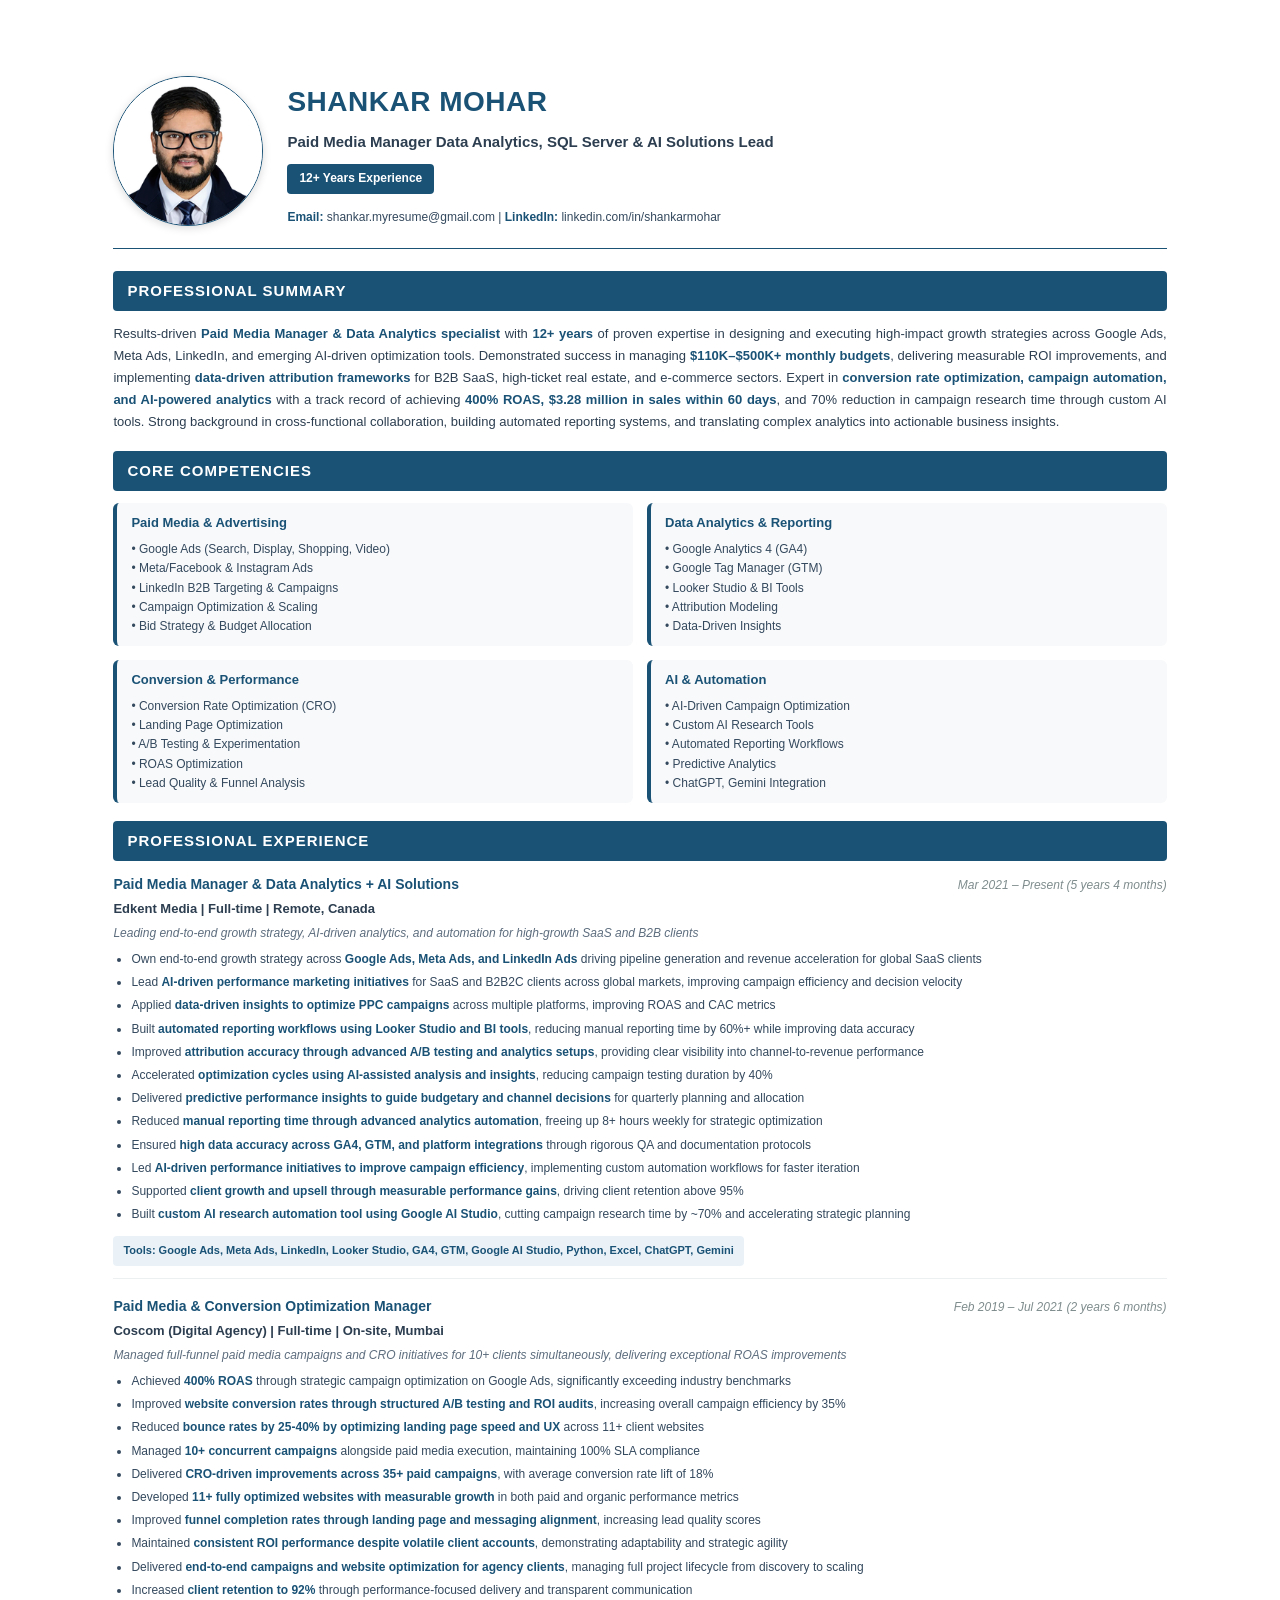
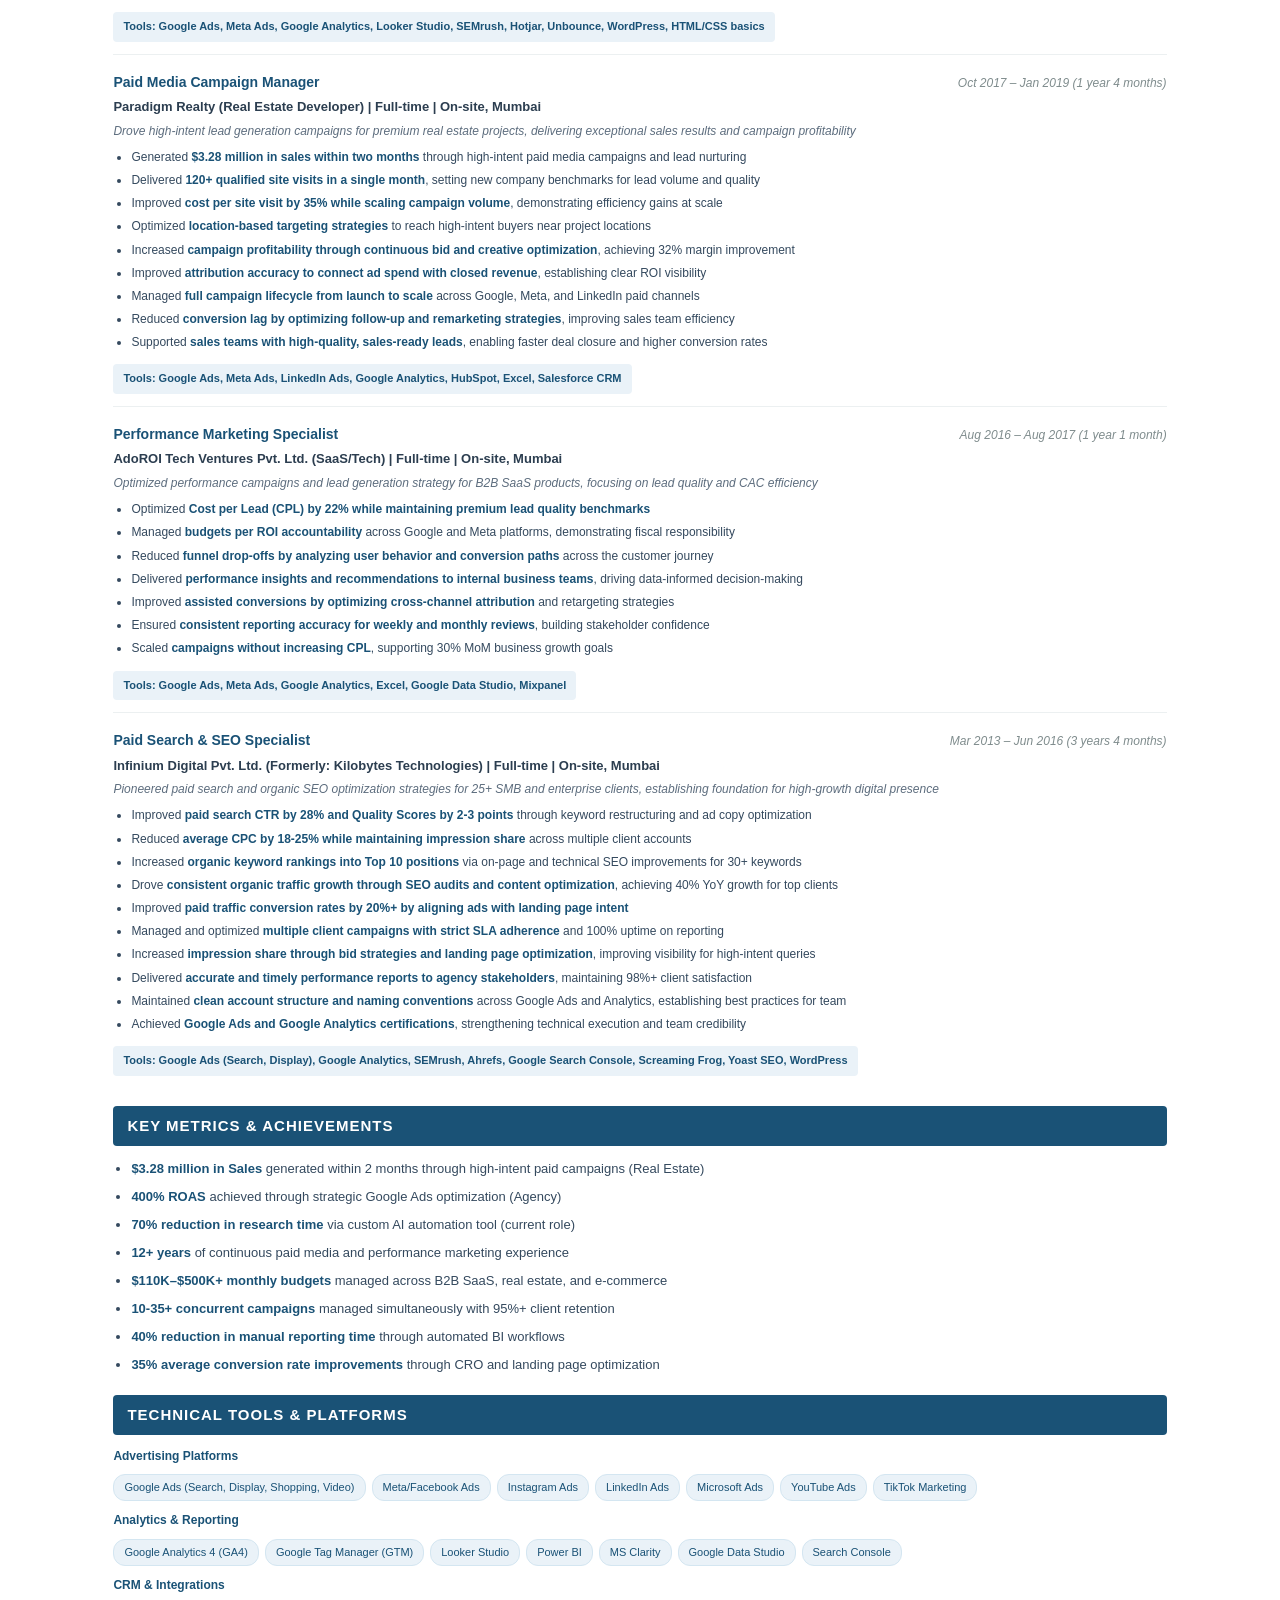
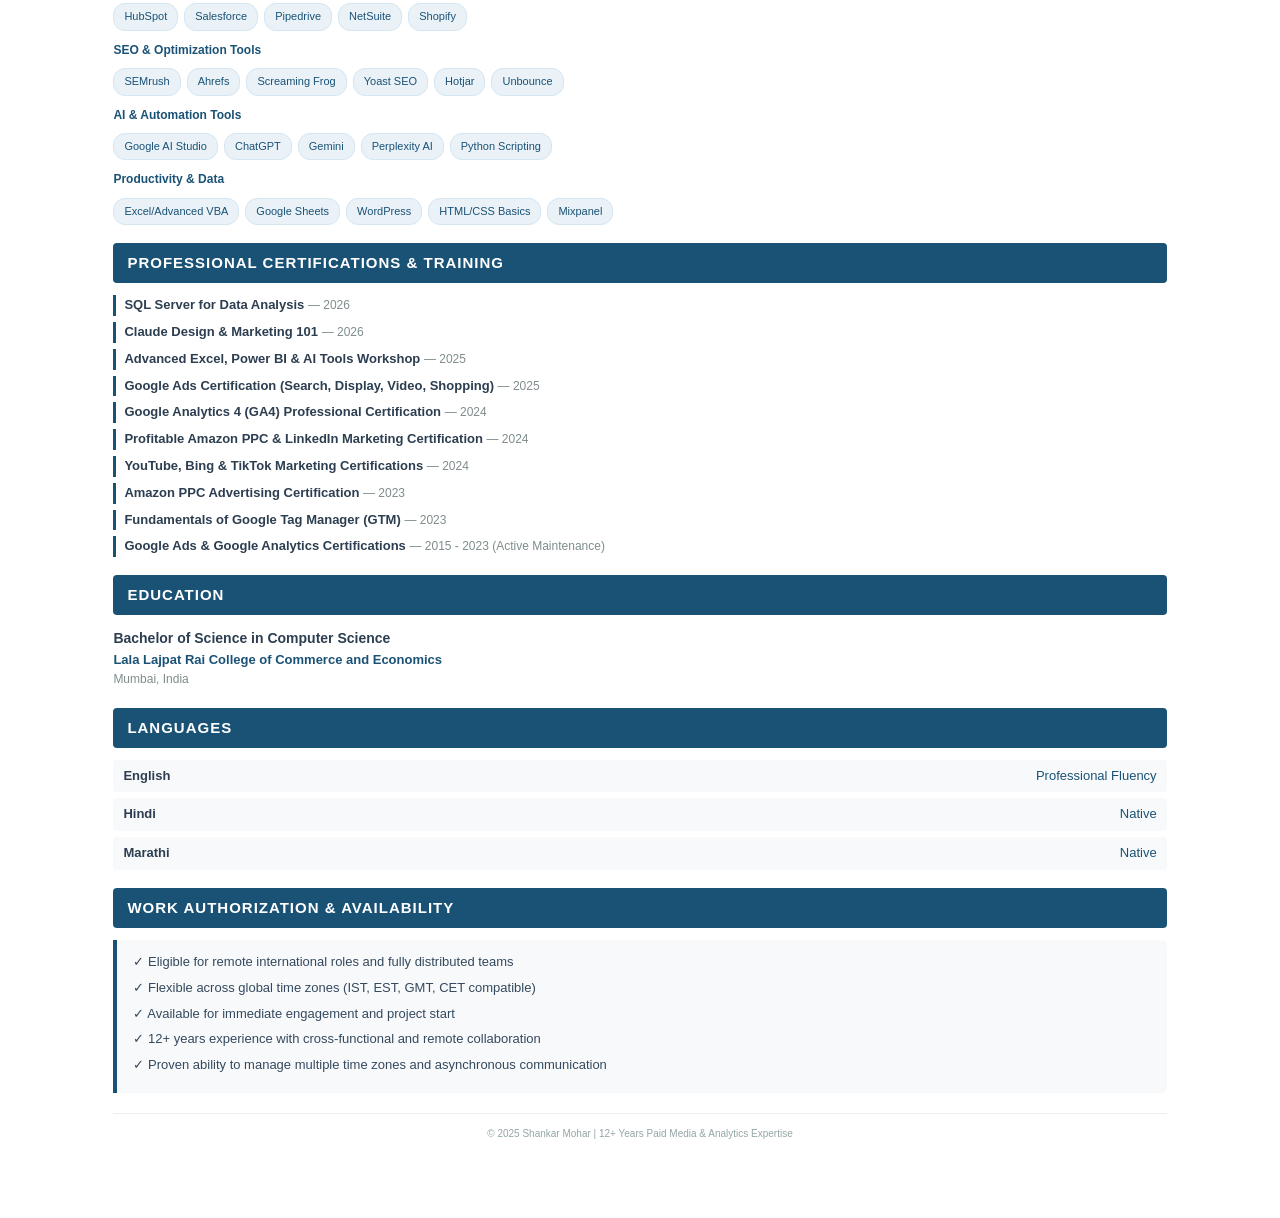
==== commit fa123115: "Update index.html" ====
--- a/resume/index.html
+++ b/resume/index.html
@@ -421,7 +421,7 @@
             <img src="[data-uri]" alt="Shankar Mohar - Professional Photo" class="profile-image">
 
             <div class="header-info">
-                <h1>SHANKARSINGH MOHAR</h1>
+                <h1>SHANKAR MOHAR</h1>
                 <div class="title">Paid Media Manager  Data Analytics, SQL Server & AI Solutions Lead</div>
                 <div class="experience-badge">12+ Years Experience</div>
                 <div class="contact-details">
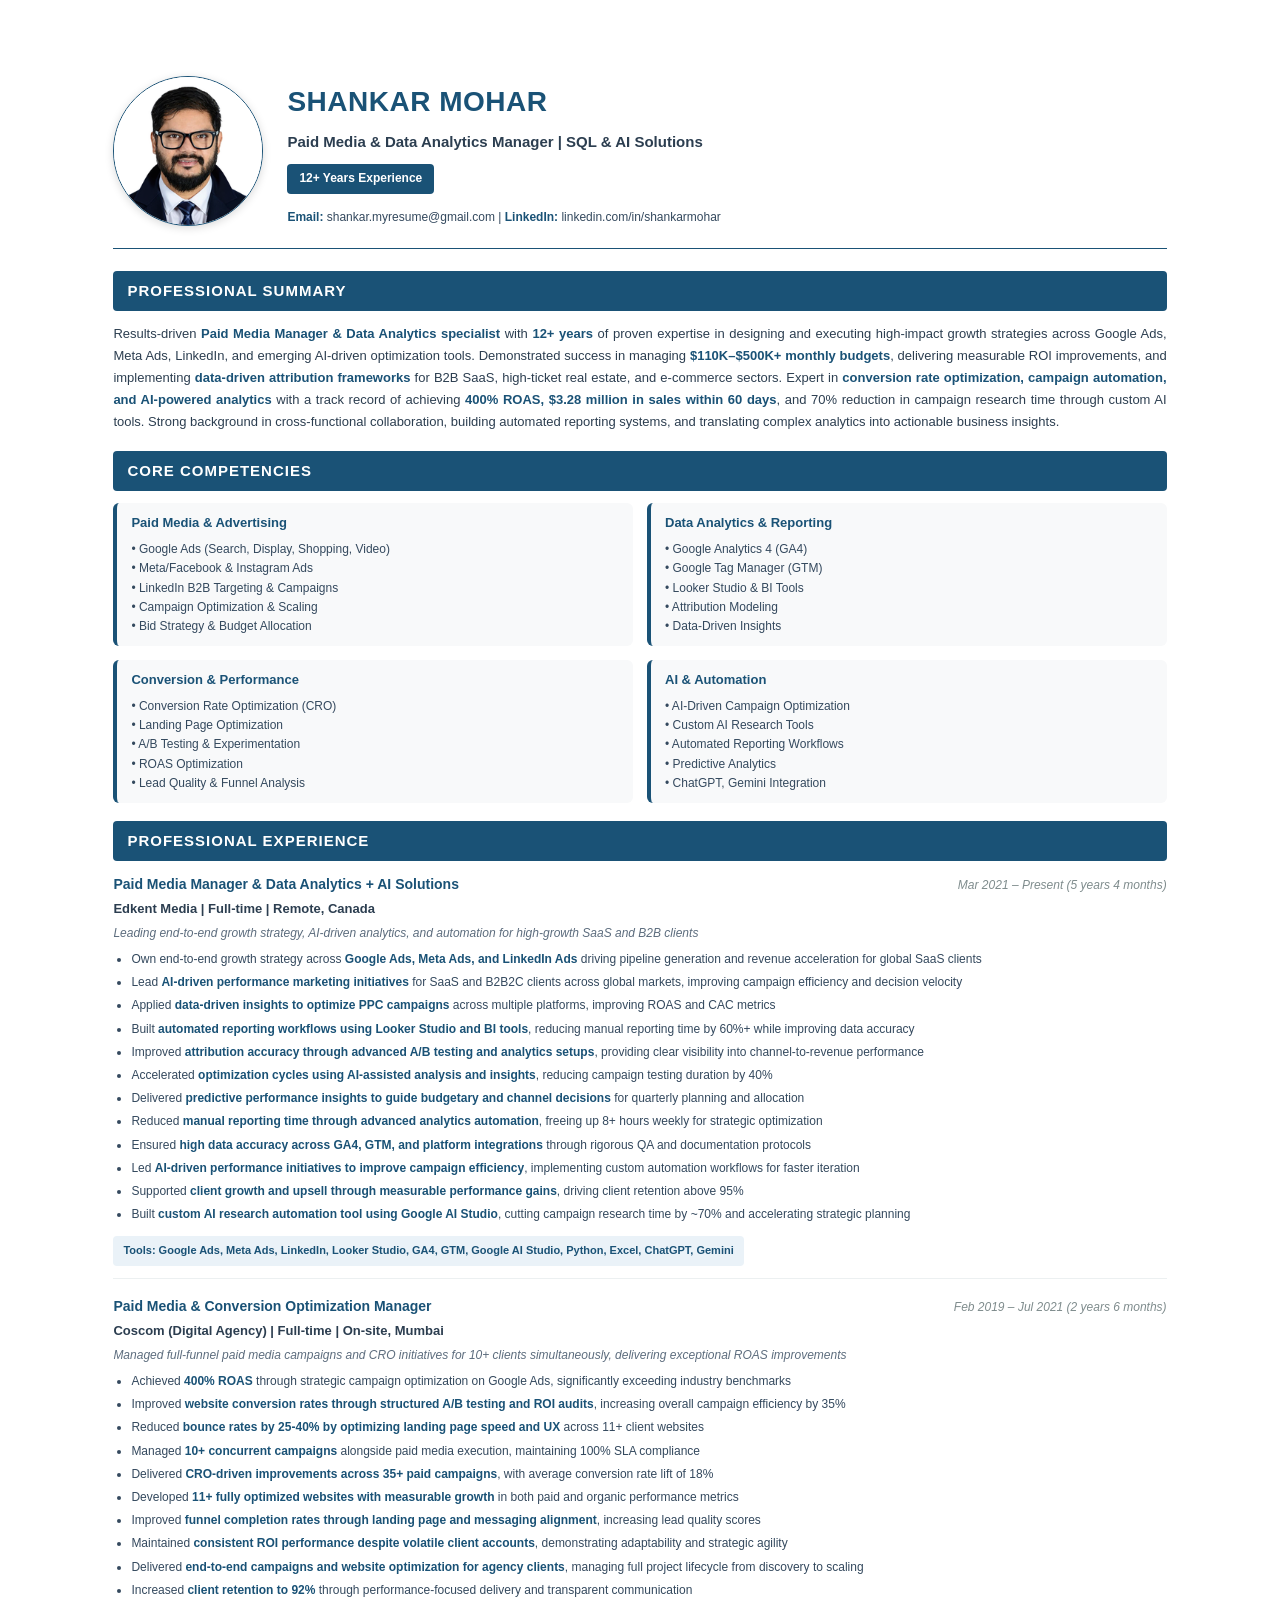
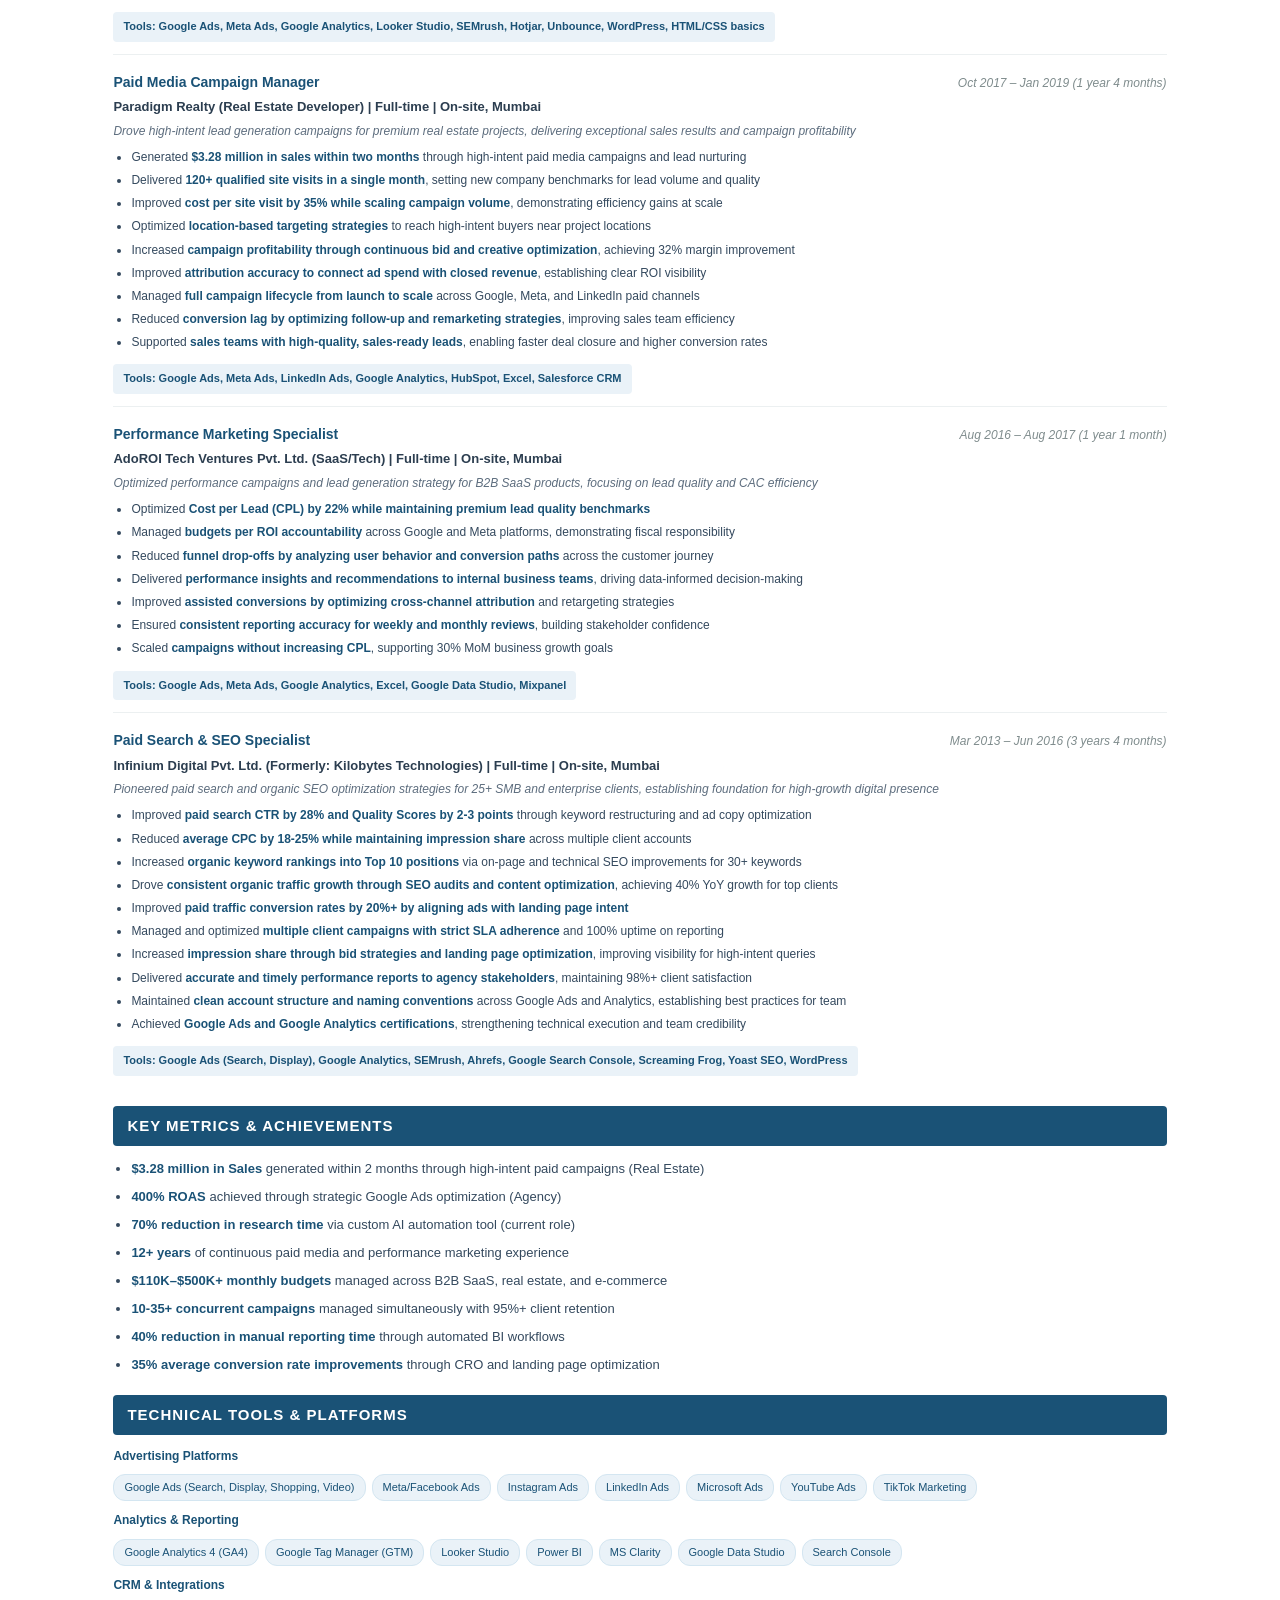
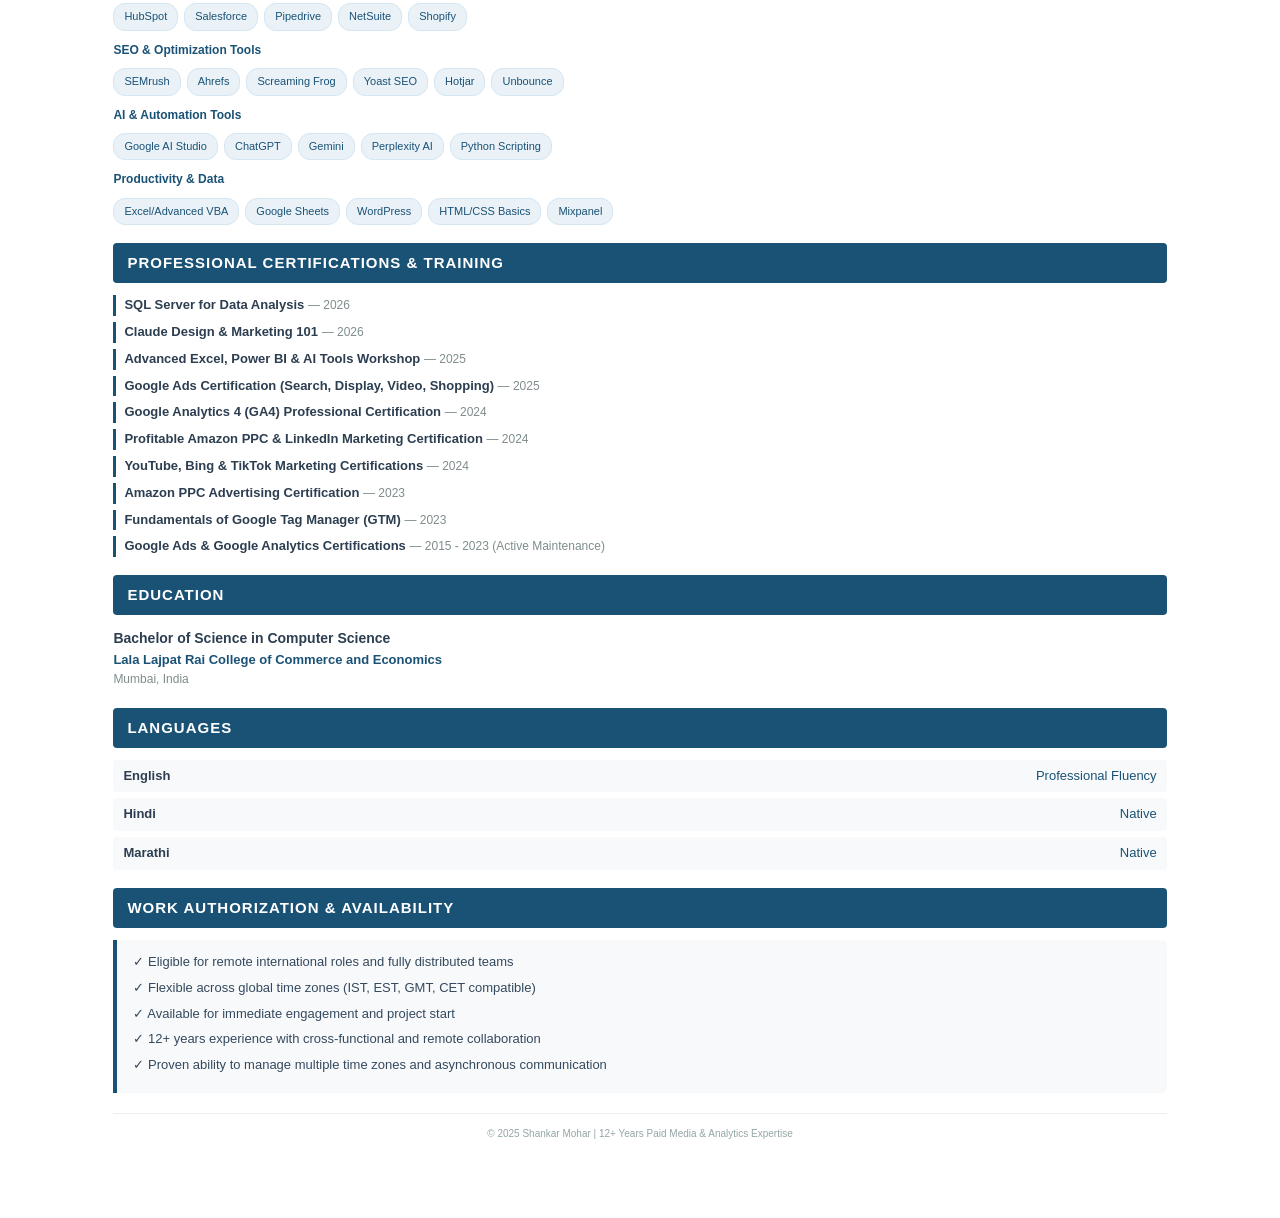
==== commit 6573dd9d: "Update index.html" ====
--- a/resume/index.html
+++ b/resume/index.html
@@ -3,8 +3,8 @@
 <head>
     <meta charset="UTF-8">
     <meta name="viewport" content="width=device-width, initial-scale=1.0">
-    <meta name="description" content="CV of Shankar Mohar - Paid Media Manager  Data Analytics, SQL Server & AI Solutions Lead">
-    <title>Shankar Mohar - Paid Media Manager  Data Analytics, SQL Server & AI Solutions Lead</title>
+    <meta name="description" content="CV of Shankar Mohar - Paid Media & Data Analytics Manager | SQL & AI Solutions">
+    <title>Shankar Mohar - Paid Media & Data Analytics Manager | SQL & AI Solutions</title>
     <style>
         /* ===== RESET & BASE ===== */
         *, *::before, *::after {
@@ -422,7 +422,7 @@
 
             <div class="header-info">
                 <h1>SHANKAR MOHAR</h1>
-                <div class="title">Paid Media Manager  Data Analytics, SQL Server & AI Solutions Lead</div>
+                <div class="title">Paid Media & Data Analytics Manager | SQL & AI Solutions</div>
                 <div class="experience-badge">12+ Years Experience</div>
                 <div class="contact-details">
                     <p><strong>Email:</strong> shankar.myresume@gmail.com | <strong>LinkedIn:</strong> linkedin.com/in/shankarmohar</p>
